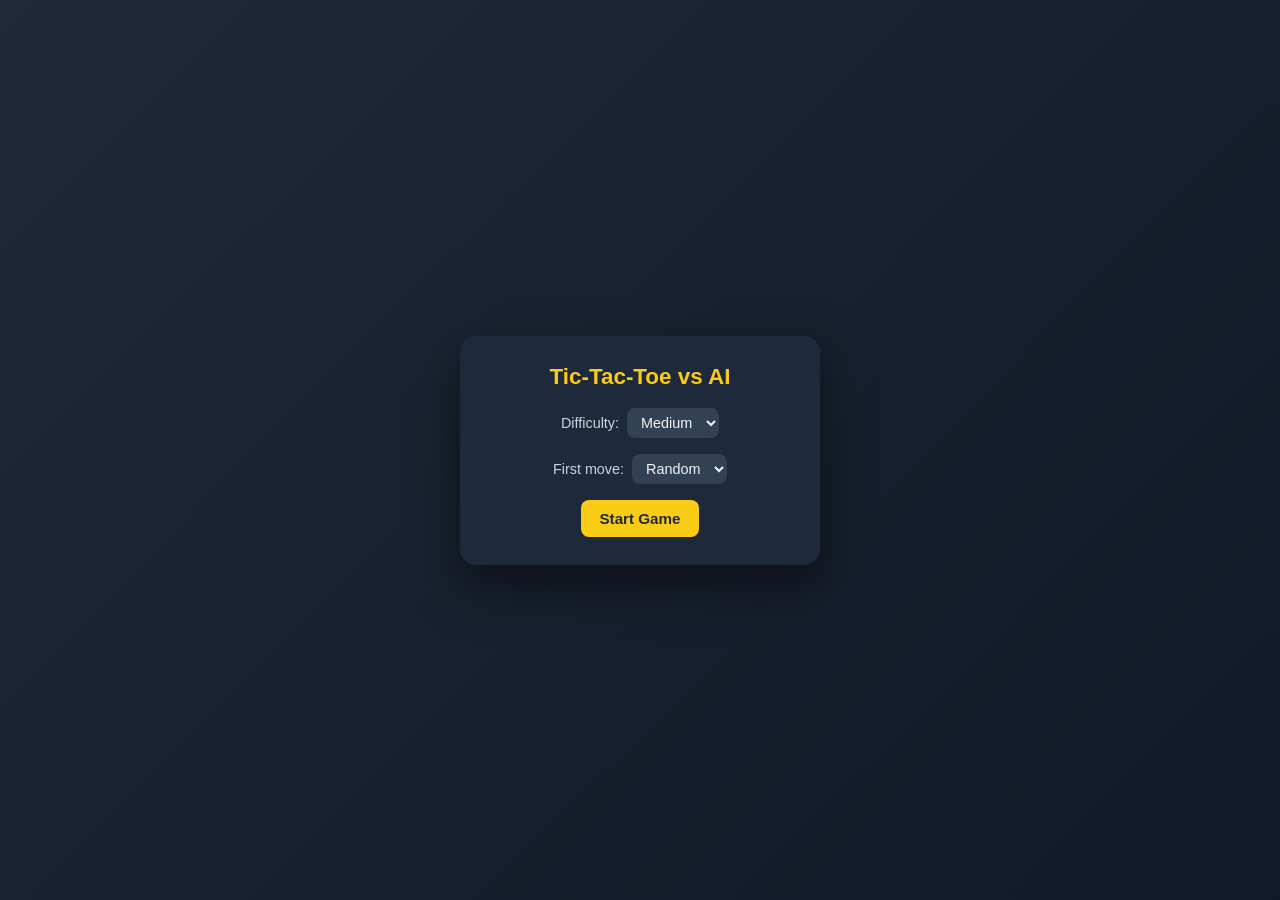
==== index.html @ 75b698cb "Add Tic Tac Toe game with AI opponent and README" ====
<!DOCTYPE html>
<html lang="en">
<head>
<meta charset="UTF-8">
<meta name="viewport" content="width=device-width, initial-scale=1.0">
<title>Tic-Tac-Toe vs AI</title>
<style>
  * {
    box-sizing: border-box;
  }

  body {
    margin: 0;
    min-height: 100vh;
    display: flex;
    align-items: center;
    justify-content: center;
    background: linear-gradient(135deg, #1f2937, #111827);
    font-family: 'Segoe UI', Tahoma, Geneva, Verdana, sans-serif;
    color: #f3f4f6;
  }

  .card {
    background: #1e293b;
    border-radius: 16px;
    padding: 28px 32px;
    box-shadow: 0 20px 50px rgba(0, 0, 0, 0.5);
    text-align: center;
    width: 360px;
  }

  h1 {
    font-size: 1.4rem;
    margin: 0 0 18px;
    color: #facc15;
  }

  .controls {
    display: flex;
    align-items: center;
    justify-content: center;
    gap: 8px;
    margin-bottom: 16px;
  }

  .controls label {
    font-size: 0.9rem;
    color: #cbd5e1;
  }

  select {
    background: #334155;
    color: #f3f4f6;
    border: none;
    border-radius: 8px;
    padding: 6px 10px;
    font-size: 0.9rem;
    cursor: pointer;
  }

  .game-info {
    font-size: 0.85rem;
    color: #94a3b8;
    margin-bottom: 12px;
  }

  .status {
    min-height: 28px;
    margin-bottom: 16px;
    font-size: 1.05rem;
    font-weight: 600;
    color: #e2e8f0;
  }

  .board {
    display: grid;
    grid-template-columns: repeat(3, 1fr);
    grid-template-rows: repeat(3, 1fr);
    gap: 8px;
    width: 280px;
    height: 280px;
    margin: 0 auto 20px;
  }

  .cell {
    background: #334155;
    border: none;
    padding: 0;
    font-family: inherit;
    border-radius: 10px;
    display: flex;
    align-items: center;
    justify-content: center;
    font-size: 2.4rem;
    font-weight: 700;
    cursor: pointer;
    user-select: none;
    transition: background 0.2s ease, transform 0.1s ease;
  }

  .cell:focus-visible {
    outline: 3px solid #facc15;
    outline-offset: 2px;
  }

  .cell:hover:not(.taken):not(.disabled) {
    background: #475569;
  }

  .cell.pop {
    animation: pop 0.18s ease;
  }

  @keyframes pop {
    from { transform: scale(0.6); }
    to { transform: scale(1); }
  }

  .cell.x {
    color: #38bdf8;
  }

  .cell.o {
    color: #f87171;
  }

  .cell.win {
    background: #15803d;
    color: #ffffff;
  }

  .cell.disabled {
    cursor: not-allowed;
  }

  button.action {
    background: #facc15;
    color: #1e293b;
    border: none;
    border-radius: 8px;
    padding: 10px 18px;
    font-size: 0.95rem;
    font-weight: 700;
    cursor: pointer;
    transition: filter 0.15s ease;
  }

  button.action:hover {
    filter: brightness(1.1);
  }

  button.action:focus-visible {
    outline: 3px solid #f3f4f6;
    outline-offset: 2px;
  }
</style>
</head>
<body>

<div class="card">
  <h1>Tic-Tac-Toe vs AI</h1>

  <div id="setupScreen">
    <div class="controls">
      <label for="difficulty">Difficulty:</label>
      <select id="difficulty">
        <option value="easy">Easy</option>
        <option value="medium" selected>Medium</option>
        <option value="hard">Hard</option>
      </select>
    </div>

    <div class="controls">
      <label for="firstPlayer">First move:</label>
      <select id="firstPlayer">
        <option value="human">You (X)</option>
        <option value="ai">AI (O)</option>
        <option value="random" selected>Random</option>
      </select>
    </div>

    <button class="action" id="startBtn">Start Game</button>
  </div>

  <div id="gameScreen" hidden>
    <div class="game-info" id="gameInfo"></div>

    <div class="status" id="status" role="status" aria-live="polite"></div>

    <div class="board" id="board" role="group" aria-label="Game board"></div>

    <button class="action" id="newGameBtn" hidden>New Game</button>
  </div>
</div>

<script>
  // ---- Game state ----
  const HUMAN = 'X';
  const AI = 'O';

  let board = Array(9).fill(null);
  let gameOver = false;
  let boardLocked = false; // disables clicks while the AI is "thinking" or the game has ended
  let roundId = 0; // bumped on every restart so stale AI timers from a previous round are ignored

  const boardEl = document.getElementById('board');
  const statusEl = document.getElementById('status');
  const difficultyEl = document.getElementById('difficulty');
  const firstPlayerEl = document.getElementById('firstPlayer');
  const setupScreenEl = document.getElementById('setupScreen');
  const gameScreenEl = document.getElementById('gameScreen');
  const gameInfoEl = document.getElementById('gameInfo');
  const startBtn = document.getElementById('startBtn');
  const newGameBtn = document.getElementById('newGameBtn');

  let difficulty = 'medium'; // locked in from the setup screen when a round starts

  // All possible winning combinations
  const WIN_LINES = [
    [0, 1, 2], [3, 4, 5], [6, 7, 8], // rows
    [0, 3, 6], [1, 4, 7], [2, 5, 8], // columns
    [0, 4, 8], [2, 4, 6]             // diagonals
  ];

  // ---- Build the board on screen ----
  function buildBoard() {
    boardEl.innerHTML = '';
    for (let i = 0; i < 9; i++) {
      const cell = document.createElement('button');
      cell.type = 'button';
      cell.classList.add('cell');
      cell.dataset.index = i;
      cell.addEventListener('click', onCellClick);
      boardEl.appendChild(cell);
    }
  }

  function render() {
    const cells = boardEl.querySelectorAll('.cell');
    cells.forEach((cell, i) => {
      cell.textContent = board[i] || '';
      cell.classList.remove('x', 'o', 'win');
      if (board[i] === HUMAN) cell.classList.add('x');
      if (board[i] === AI) cell.classList.add('o');
      cell.classList.toggle('taken', !!board[i]);
      cell.classList.toggle('disabled', boardLocked || gameOver);
      const row = Math.floor(i / 3) + 1;
      const col = (i % 3) + 1;
      cell.setAttribute('aria-label', `Row ${row}, column ${col}: ${board[i] || 'empty'}`);
      cell.setAttribute('aria-disabled', String(boardLocked || gameOver || !!board[i]));
    });
  }

  // ---- Win / draw logic ----
  function checkWinner(b) {
    for (const line of WIN_LINES) {
      const [a, c, d] = line;
      if (b[a] && b[a] === b[c] && b[a] === b[d]) {
        return { winner: b[a], line };
      }
    }
    if (b.every(cell => cell)) {
      return { winner: 'draw', line: null };
    }
    return null;
  }

  function highlightWin(line) {
    if (!line) return;
    const cells = boardEl.querySelectorAll('.cell');
    line.forEach(i => cells[i].classList.add('win'));
  }

  function setStatus(text) {
    statusEl.textContent = text;
  }

  // ---- Human move ----
  function onCellClick(e) {
    const index = Number(e.currentTarget.dataset.index);
    if (gameOver || boardLocked || board[index]) return;

    playMove(index, HUMAN);

    const result = checkWinner(board);
    if (result) {
      endGame(result);
      return;
    }

    setStatus('AI thinking...');
    boardLocked = true; // blocks clicks while the AI "thinks"
    render();
    const thisRound = roundId;
    setTimeout(() => {
      if (roundId !== thisRound) return; // round was restarted, ignore this stale move
      boardLocked = false;
      aiTurn();
    }, 300);
  }

  function playMove(index, player) {
    board[index] = player;
    render();
    const cells = boardEl.querySelectorAll('.cell');
    cells[index].classList.add('pop');
    setTimeout(() => cells[index].classList.remove('pop'), 180);
  }

  // ---- AI turn ----
  function aiTurn() {
    if (gameOver) return;

    let move;

    if (difficulty === 'easy') {
      move = getRandomMove(board);
    } else if (difficulty === 'medium') {
      move = getMediumMove(board);
    } else {
      move = getBestMove(board);
    }

    if (move === undefined || move === null) return;

    playMove(move, AI);

    const result = checkWinner(board);
    if (result) {
      endGame(result);
      return;
    }

    boardLocked = false;
    render();
    setStatus("Player's turn (X)");
  }

  // ---- Easy AI: random valid move ----
  function getRandomMove(b) {
    const available = b
      .map((v, i) => (v === null ? i : null))
      .filter(v => v !== null);
    return available[Math.floor(Math.random() * available.length)];
  }

  // ---- Medium AI: wins if possible, blocks if necessary, otherwise random ----
  function getMediumMove(b) {
    // 1. Try to win
    const winMove = findWinningMove(b, AI);
    if (winMove !== null) return winMove;

    // 2. Block the player
    const blockMove = findWinningMove(b, HUMAN);
    if (blockMove !== null) return blockMove;

    // 3. Play randomly
    return getRandomMove(b);
  }

  function findWinningMove(b, player) {
    for (let i = 0; i < 9; i++) {
      if (b[i] === null) {
        const copy = b.slice();
        copy[i] = player;
        const result = checkWinner(copy);
        if (result && result.winner === player) return i;
      }
    }
    return null;
  }

  // ---- Hard AI: perfect Minimax ----
  function getBestMove(b) {
    let bestScore = -Infinity;
    let bestMove = null;

    for (let i = 0; i < 9; i++) {
      if (b[i] === null) {
        b[i] = AI;
        const score = minimax(b, 0, false);
        b[i] = null;
        if (score > bestScore) {
          bestScore = score;
          bestMove = i;
        }
      }
    }
    return bestMove;
  }

  function minimax(b, depth, isMaximizing) {
    const result = checkWinner(b);
    if (result) {
      if (result.winner === AI) return 10 - depth;
      if (result.winner === HUMAN) return depth - 10;
      return 0; // draw
    }

    if (isMaximizing) {
      let best = -Infinity;
      for (let i = 0; i < 9; i++) {
        if (b[i] === null) {
          b[i] = AI;
          best = Math.max(best, minimax(b, depth + 1, false));
          b[i] = null;
        }
      }
      return best;
    } else {
      let best = Infinity;
      for (let i = 0; i < 9; i++) {
        if (b[i] === null) {
          b[i] = HUMAN;
          best = Math.min(best, minimax(b, depth + 1, true));
          b[i] = null;
        }
      }
      return best;
    }
  }

  // ---- End of game ----
  function endGame(result) {
    gameOver = true;
    newGameBtn.hidden = false;
    render();

    if (result.winner === 'draw') {
      setStatus("It's a draw!");
    } else if (result.winner === HUMAN) {
      setStatus('You won! 🎉');
      highlightWin(result.line);
    } else {
      setStatus('The AI won!');
      highlightWin(result.line);
    }
  }

  // ---- Start a round from the setup screen ----
  function startRound() {
    roundId++; // invalidates any AI move still pending from the previous round
    board = Array(9).fill(null);
    gameOver = false;
    boardLocked = false;

    difficulty = difficultyEl.value;
    gameInfoEl.textContent = `Difficulty: ${difficultyEl.options[difficultyEl.selectedIndex].text}`;

    setupScreenEl.hidden = true;
    gameScreenEl.hidden = false;
    newGameBtn.hidden = true;
    render();

    const first = firstPlayerEl.value;
    const aiStarts = first === 'ai' || (first === 'random' && Math.random() < 0.5);
    if (aiStarts) {
      boardLocked = true;
      setStatus('AI thinking...');
      render();
      const thisRound = roundId;
      setTimeout(() => {
        if (roundId !== thisRound) return; // a new round started, ignore this stale move
        aiTurn();
      }, 300);
    } else {
      setStatus("Player's turn (X)");
    }
  }

  // ---- Back to the setup screen ----
  function showSetup() {
    roundId++; // invalidates any AI timer that may still be pending
    gameScreenEl.hidden = true;
    setupScreenEl.hidden = false;
    startBtn.focus();
  }

  startBtn.addEventListener('click', startRound);
  newGameBtn.addEventListener('click', showSetup);

  // ---- Initialization ----
  buildBoard();
</script>

</body>
</html>
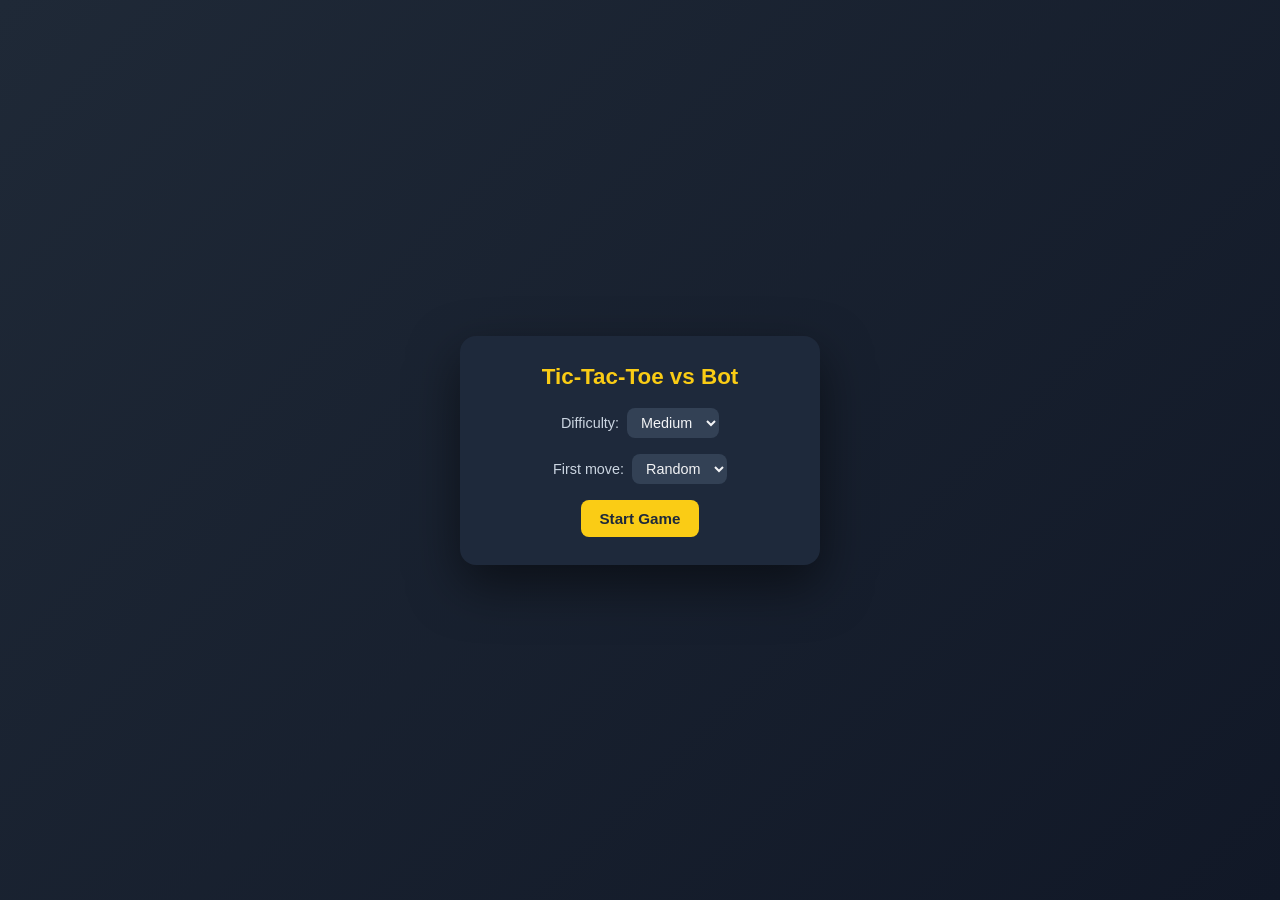
==== commit 362c17a0: "Rename the opponent from AI to Bot in UI, code, and README" ====
--- a/index.html
+++ b/index.html
@@ -3,7 +3,7 @@
 <head>
 <meta charset="UTF-8">
 <meta name="viewport" content="width=device-width, initial-scale=1.0">
-<title>Tic-Tac-Toe vs AI</title>
+<title>Tic-Tac-Toe vs Bot</title>
 <style>
   * {
     box-sizing: border-box;
@@ -158,7 +158,7 @@
 <body>
 
 <div class="card">
-  <h1>Tic-Tac-Toe vs AI</h1>
+  <h1>Tic-Tac-Toe vs Bot</h1>
 
   <div id="setupScreen">
     <div class="controls">
@@ -174,7 +174,7 @@
       <label for="firstPlayer">First move:</label>
       <select id="firstPlayer">
         <option value="human">You (X)</option>
-        <option value="ai">AI (O)</option>
+        <option value="bot">Bot (O)</option>
         <option value="random" selected>Random</option>
       </select>
     </div>
@@ -196,12 +196,12 @@
 <script>
   // ---- Game state ----
   const HUMAN = 'X';
-  const AI = 'O';
+  const BOT = 'O';
 
   let board = Array(9).fill(null);
   let gameOver = false;
-  let boardLocked = false; // disables clicks while the AI is "thinking" or the game has ended
-  let roundId = 0; // bumped on every restart so stale AI timers from a previous round are ignored
+  let boardLocked = false; // disables clicks while the bot is "thinking" or the game has ended
+  let roundId = 0; // bumped on every restart so stale bot timers from a previous round are ignored
 
   const boardEl = document.getElementById('board');
   const statusEl = document.getElementById('status');
@@ -241,7 +241,7 @@
       cell.textContent = board[i] || '';
       cell.classList.remove('x', 'o', 'win');
       if (board[i] === HUMAN) cell.classList.add('x');
-      if (board[i] === AI) cell.classList.add('o');
+      if (board[i] === BOT) cell.classList.add('o');
       cell.classList.toggle('taken', !!board[i]);
       cell.classList.toggle('disabled', boardLocked || gameOver);
       const row = Math.floor(i / 3) + 1;
@@ -288,14 +288,14 @@
       return;
     }
 
-    setStatus('AI thinking...');
-    boardLocked = true; // blocks clicks while the AI "thinks"
+    setStatus('Bot thinking...');
+    boardLocked = true; // blocks clicks while the bot "thinks"
     render();
     const thisRound = roundId;
     setTimeout(() => {
       if (roundId !== thisRound) return; // round was restarted, ignore this stale move
       boardLocked = false;
-      aiTurn();
+      botTurn();
     }, 300);
   }
 
@@ -307,8 +307,8 @@
     setTimeout(() => cells[index].classList.remove('pop'), 180);
   }
 
-  // ---- AI turn ----
-  function aiTurn() {
+  // ---- Bot turn ----
+  function botTurn() {
     if (gameOver) return;
 
     let move;
@@ -323,7 +323,7 @@
 
     if (move === undefined || move === null) return;
 
-    playMove(move, AI);
+    playMove(move, BOT);
 
     const result = checkWinner(board);
     if (result) {
@@ -336,7 +336,7 @@
     setStatus("Player's turn (X)");
   }
 
-  // ---- Easy AI: random valid move ----
+  // ---- Easy bot: random valid move ----
   function getRandomMove(b) {
     const available = b
       .map((v, i) => (v === null ? i : null))
@@ -344,10 +344,10 @@
     return available[Math.floor(Math.random() * available.length)];
   }
 
-  // ---- Medium AI: wins if possible, blocks if necessary, otherwise random ----
+  // ---- Medium bot: wins if possible, blocks if necessary, otherwise random ----
   function getMediumMove(b) {
     // 1. Try to win
-    const winMove = findWinningMove(b, AI);
+    const winMove = findWinningMove(b, BOT);
     if (winMove !== null) return winMove;
 
     // 2. Block the player
@@ -370,14 +370,14 @@
     return null;
   }
 
-  // ---- Hard AI: perfect Minimax ----
+  // ---- Hard bot: perfect Minimax ----
   function getBestMove(b) {
     let bestScore = -Infinity;
     let bestMove = null;
 
     for (let i = 0; i < 9; i++) {
       if (b[i] === null) {
-        b[i] = AI;
+        b[i] = BOT;
         const score = minimax(b, 0, false);
         b[i] = null;
         if (score > bestScore) {
@@ -392,7 +392,7 @@
   function minimax(b, depth, isMaximizing) {
     const result = checkWinner(b);
     if (result) {
-      if (result.winner === AI) return 10 - depth;
+      if (result.winner === BOT) return 10 - depth;
       if (result.winner === HUMAN) return depth - 10;
       return 0; // draw
     }
@@ -401,7 +401,7 @@
       let best = -Infinity;
       for (let i = 0; i < 9; i++) {
         if (b[i] === null) {
-          b[i] = AI;
+          b[i] = BOT;
           best = Math.max(best, minimax(b, depth + 1, false));
           b[i] = null;
         }
@@ -432,14 +432,14 @@
       setStatus('You won! 🎉');
       highlightWin(result.line);
     } else {
-      setStatus('The AI won!');
+      setStatus('The bot won!');
       highlightWin(result.line);
     }
   }
 
   // ---- Start a round from the setup screen ----
   function startRound() {
-    roundId++; // invalidates any AI move still pending from the previous round
+    roundId++; // invalidates any bot move still pending from the previous round
     board = Array(9).fill(null);
     gameOver = false;
     boardLocked = false;
@@ -453,15 +453,15 @@
     render();
 
     const first = firstPlayerEl.value;
-    const aiStarts = first === 'ai' || (first === 'random' && Math.random() < 0.5);
-    if (aiStarts) {
+    const botStarts = first === 'bot' || (first === 'random' && Math.random() < 0.5);
+    if (botStarts) {
       boardLocked = true;
-      setStatus('AI thinking...');
+      setStatus('Bot thinking...');
       render();
       const thisRound = roundId;
       setTimeout(() => {
         if (roundId !== thisRound) return; // a new round started, ignore this stale move
-        aiTurn();
+        botTurn();
       }, 300);
     } else {
       setStatus("Player's turn (X)");
@@ -470,7 +470,7 @@
 
   // ---- Back to the setup screen ----
   function showSetup() {
-    roundId++; // invalidates any AI timer that may still be pending
+    roundId++; // invalidates any bot timer that may still be pending
     gameScreenEl.hidden = true;
     setupScreenEl.hidden = false;
     startBtn.focus();
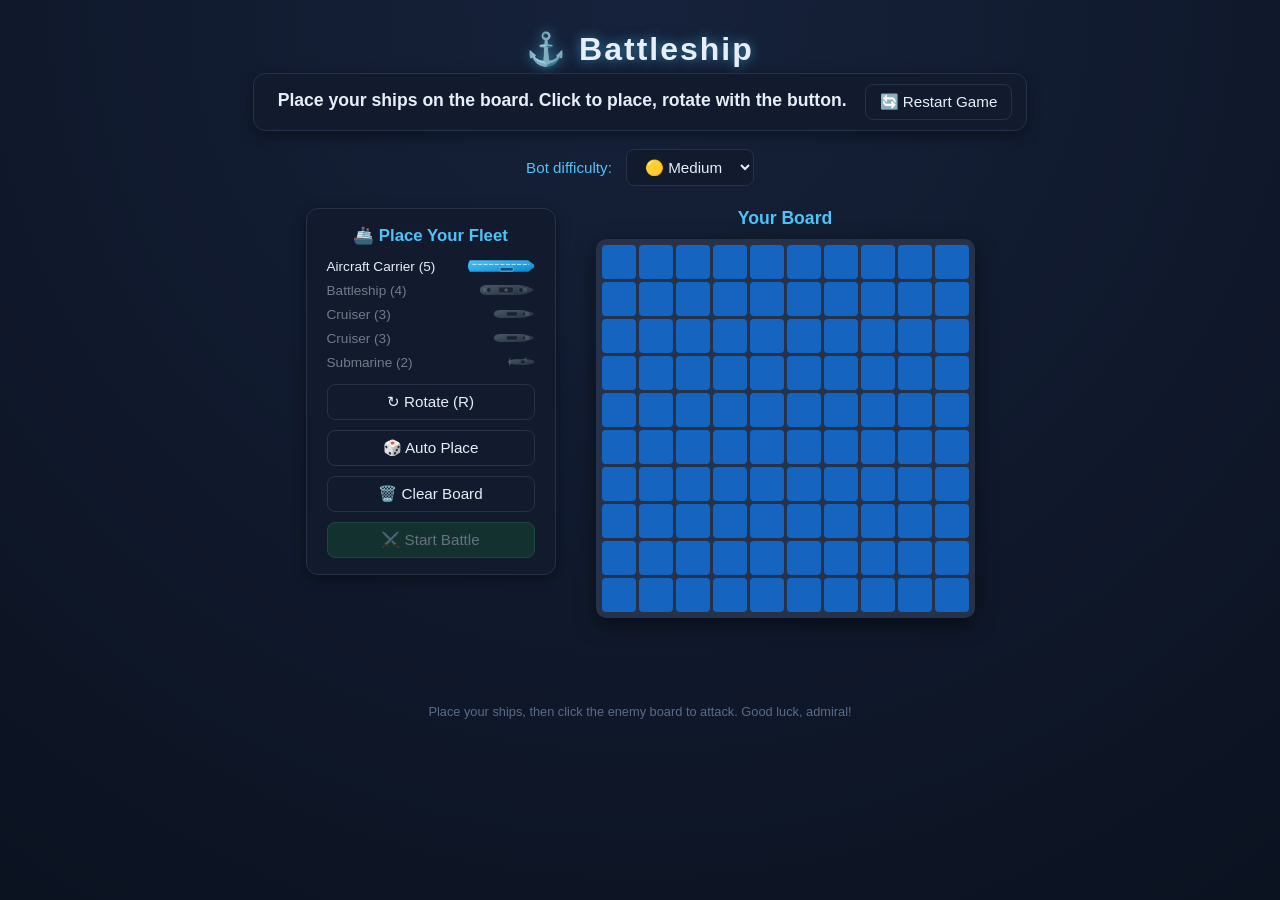
==== commit f71a736b: "Simplify code comments" ====
--- a/index.html
+++ b/index.html
@@ -3,484 +3,1405 @@
 <head>
 <meta charset="UTF-8">
 <meta name="viewport" content="width=device-width, initial-scale=1.0">
-<title>Tic-Tac-Toe vs Bot</title>
+<title>Battleship</title>
 <style>
-  * {
-    box-sizing: border-box;
-  }
+  :root {
+    --cell-size: 34px;
+    --bg-dark: #0b1220;
+    --panel: #121b2e;
+    --border: #25324a;
+    --water: #1565c0;
+    --water-hover: #1e88e5;
+    --hit: #e53935;
+    --miss: #37474f;
+    --accent: #4fc3f7;
+    --valid: #43a047;
+    --invalid: #d32f2f;
+  }
+
+  * { box-sizing: border-box; }
 
   body {
     margin: 0;
     min-height: 100vh;
+    background: radial-gradient(circle at top, #16223b, var(--bg-dark));
+    color: #e8eef7;
+    font-family: 'Segoe UI', Tahoma, Geneva, Verdana, sans-serif;
+    display: flex;
+    flex-direction: column;
+    align-items: center;
+    padding: 20px;
+  }
+
+  h1 {
+    margin: 10px 0 5px;
+    letter-spacing: 2px;
+    text-shadow: 0 0 12px rgba(79, 195, 247, 0.6);
+  }
+
+  /* Status bar at the top: message + restart button */
+  #status-panel {
+    display: flex;
+    align-items: center;
+    gap: 18px;
+    background: var(--panel);
+    border: 1px solid var(--border);
+    border-radius: 12px;
+    padding: 10px 14px 10px 24px;
+    margin-bottom: 18px;
+    text-align: center;
+    min-width: 320px;
+    max-width: 90vw;
+    box-shadow: 0 4px 14px rgba(0,0,0,0.4);
+  }
+
+  #status-message {
+    flex: 1;
+    font-size: 1.1em;
+    font-weight: 600;
+    min-height: 1.4em;
+  }
+
+  #restart-btn {
+    white-space: nowrap;
+    flex-shrink: 0;
+  }
+
+  #controls {
+    display: flex;
+    flex-wrap: wrap;
+    gap: 14px;
+    align-items: center;
+    justify-content: center;
+    margin-bottom: 22px;
+  }
+
+  #controls label {
+    font-size: 0.95em;
+    color: var(--accent);
+  }
+
+  select, button {
+    background: var(--panel);
+    color: #e8eef7;
+    border: 1px solid var(--border);
+    border-radius: 8px;
+    padding: 8px 14px;
+    font-size: 0.95em;
+    cursor: pointer;
+    transition: transform 0.15s ease, background 0.2s ease;
+  }
+
+  select:hover, button:hover:not(:disabled) {
+    background: #1a2740;
+    transform: translateY(-1px);
+  }
+
+  button:disabled {
+    opacity: 0.4;
+    cursor: not-allowed;
+  }
+
+  button:active:not(:disabled), select:active {
+    transform: translateY(0);
+  }
+
+  button.primary {
+    background: #15532f;
+    border-color: #2e8b57;
+  }
+
+  button.primary:hover:not(:disabled) {
+    background: #1b6b3c;
+  }
+
+  /* Wraps the placement panel and the boards side by side */
+  #game-area {
+    display: flex;
+    gap: 40px;
+    flex-wrap: wrap;
+    justify-content: center;
+    align-items: flex-start;
+    width: 100%;
+  }
+
+  /* Ship placement panel (left sidebar) */
+  #placement-panel {
+    background: var(--panel);
+    border: 1px solid var(--border);
+    border-radius: 12px;
+    padding: 16px 20px;
+    text-align: left;
+    width: 250px;
+    flex-shrink: 0;
+    box-shadow: 0 4px 14px rgba(0,0,0,0.4);
+  }
+
+  #placement-panel h2 {
+    margin: 0 0 12px;
+    font-size: 1.05em;
+    color: var(--accent);
+    text-align: center;
+  }
+
+  #ship-queue {
+    display: flex;
+    flex-direction: column;
+    gap: 8px;
+    align-items: stretch;
+    margin-bottom: 14px;
+  }
+
+  .queue-item {
+    display: flex;
+    align-items: center;
+    justify-content: space-between;
+    gap: 10px;
+    opacity: 0.45;
+  }
+
+  .queue-item.current {
+    opacity: 1;
+  }
+
+  .queue-item.placed {
+    opacity: 0.25;
+    text-decoration: line-through;
+  }
+
+  .queue-name {
+    font-size: 0.85em;
+    text-align: left;
+  }
+
+  .queue-blocks {
+    flex-shrink: 0;
+    display: block;
+    height: 16px;
+  }
+
+  .queue-blocks svg {
+    width: 100%;
+    height: 100%;
+    display: block;
+  }
+
+  #placement-actions {
+    display: flex;
+    flex-direction: column;
+    gap: 10px;
+  }
+
+  #placement-actions button {
+    width: 100%;
+  }
+
+  /* Fleet panels (sunk vs. remaining), beside the boards */
+  .fleet-column {
+    display: none; /* shown only during battle */
+    background: var(--panel);
+    border: 1px solid var(--border);
+    border-radius: 12px;
+    padding: 10px 14px;
+    min-width: 165px;
+    flex-shrink: 0;
+    margin-top: 38px; /* lines up with the top of the board grids */
+    box-shadow: 0 4px 14px rgba(0,0,0,0.4);
+  }
+
+  .fleet-column h3 {
+    margin: 0 0 8px;
+    font-size: 0.88em;
+    color: var(--accent);
+    text-align: center;
+  }
+
+  .fleet-item {
+    display: flex;
+    align-items: center;
+    gap: 6px;
+    padding: 3px 0;
+    font-size: 0.76em;
+  }
+
+  .fleet-item.sunk {
+    opacity: 0.5;
+    text-decoration: line-through;
+  }
+
+  .fleet-icon {
+    width: 15px;
+    text-align: center;
+  }
+
+  .fleet-name {
+    flex: 1;
+  }
+
+  .fleet-blocks {
+    flex-shrink: 0;
+    display: block;
+    height: 10px;
+  }
+
+  .fleet-blocks svg {
+    width: 100%;
+    height: 100%;
+    display: block;
+  }
+
+  /* Shared SVG ship artwork */
+  .ship-hull {
+    fill: url(#hullGradient);
+  }
+
+  /* Dark details (island, turrets, bridge, submarine sail) */
+  .ship-detail {
+    fill: #263238;
+    stroke: #90a4ae;
+    stroke-width: 0.035;
+  }
+
+  /* Line details (carrier runway, gun barrels, periscope, rudder) */
+  .ship-line {
+    stroke: #cfd8dc;
+    stroke-width: 0.055;
+    stroke-linecap: round;
+    fill: none;
+  }
+
+  .ship-icon.current .ship-hull { fill: url(#hullGradientCurrent); }
+  .ship-icon.current .ship-detail { fill: #01579b; stroke: #b3e5fc; }
+  .ship-icon.current .ship-line { stroke: #e1f5fe; }
+
+  .ship-icon.sunk .ship-hull { fill: url(#hullGradientSunk); }
+  .ship-icon.sunk .ship-detail { fill: #100303; stroke: #4a1515; }
+  .ship-icon.sunk .ship-line { stroke: #5a1a1a; }
+
+  /* Whole-ship drawing overlaid on the board (a single piece per ship) */
+  .ship-overlay {
+    position: absolute;
+    z-index: 0;
+    pointer-events: none;
+  }
+
+  .ship-overlay svg {
+    width: 100%;
+    height: 100%;
+    display: block;
+  }
+
+  #boards-container {
+    display: flex;
+    gap: 40px;
+    flex-wrap: wrap;
+    justify-content: center;
+  }
+
+  .board-wrapper {
+    display: flex;
+    flex-direction: column;
+    align-items: center;
+  }
+
+  #bot-board-wrapper {
+    display: none;
+  }
+
+  .board-title {
+    margin-bottom: 10px;
+    font-size: 1.1em;
+    color: var(--accent);
+    font-weight: bold;
+  }
+
+  .board {
+    position: relative;
+    display: grid;
+    grid-template-columns: repeat(10, var(--cell-size));
+    grid-template-rows: repeat(10, var(--cell-size));
+    gap: 3px;
+    background: var(--border);
+    padding: 6px;
+    border-radius: 10px;
+    box-shadow: 0 6px 20px rgba(0,0,0,0.5);
+  }
+
+  .cell {
+    width: var(--cell-size);
+    height: var(--cell-size);
+    background: var(--water);
+    border-radius: 4px;
     display: flex;
     align-items: center;
     justify-content: center;
-    background: linear-gradient(135deg, #1f2937, #111827);
-    font-family: 'Segoe UI', Tahoma, Geneva, Verdana, sans-serif;
-    color: #f3f4f6;
-  }
-
-  .card {
-    background: #1e293b;
-    border-radius: 16px;
-    padding: 28px 32px;
-    box-shadow: 0 20px 50px rgba(0, 0, 0, 0.5);
+    font-size: 16px;
+    user-select: none;
+    position: relative;
+    z-index: 1;
+    transition: background 0.15s ease, transform 0.1s ease;
+  }
+
+  .cell:focus-visible {
+    outline: 2px solid var(--accent);
+    outline-offset: -2px;
+  }
+
+  /* Bot board: clickable only during battle */
+  #bot-board.battle-active .cell {
+    cursor: pointer;
+  }
+
+  #bot-board.battle-active .cell:hover:not(.miss):not(.hit):not(.sunk) {
+    background: var(--water-hover);
+  }
+
+  /* Cell that belongs to a ship: turned transparent so the SVG drawing
+     (.ship-overlay, below it in z-index) shows through. When the cell is
+     attacked, the .hit/.miss/.sunk rules (with !important) paint over it,
+     covering the drawing exactly at that point of the hull. */
+  .cell.ship {
+    background: transparent;
+  }
+
+  /* Placement board: cursor and preview */
+  #player-board.placement-active .cell {
+    cursor: pointer;
+  }
+
+  .cell.preview-valid {
+    background: linear-gradient(135deg, var(--valid), #2e7d32) !important;
+  }
+
+  .cell.preview-invalid {
+    background: linear-gradient(135deg, var(--invalid), #b71c1c) !important;
+  }
+
+  .cell.miss {
+    background: var(--miss);
+  }
+
+  .cell.miss::after {
+    content: '•';
+    color: #b0bec5;
+    font-size: 20px;
+  }
+
+  .cell.hit {
+    background: var(--hit) !important;
+  }
+
+  .cell.hit::after {
+    content: '✕';
+    color: #fff;
+  }
+
+  /* Translucent so the dark-red sunk hull drawing shows through the cells */
+  .cell.sunk {
+    background: rgba(8, 8, 8, 0.6) !important;
+  }
+
+  .cell.sunk::after {
+    content: '✕';
+    color: var(--hit);
+  }
+
+  /* Subtle click animation */
+  .cell.click-anim {
+    animation: pop 0.25s ease;
+  }
+
+  @keyframes pop {
+    0%   { transform: scale(1); }
+    40%  { transform: scale(1.25); }
+    100% { transform: scale(1); }
+  }
+
+  #bot-board.disabled .cell {
+    cursor: not-allowed;
+  }
+
+  #game-over-banner {
+    margin-top: 20px;
+    font-size: 1.4em;
+    font-weight: bold;
     text-align: center;
-    width: 360px;
-  }
-
-  h1 {
-    font-size: 1.4rem;
-    margin: 0 0 18px;
-    color: #facc15;
-  }
-
-  .controls {
-    display: flex;
-    align-items: center;
-    justify-content: center;
-    gap: 8px;
-    margin-bottom: 16px;
-  }
-
-  .controls label {
-    font-size: 0.9rem;
-    color: #cbd5e1;
-  }
-
-  select {
-    background: #334155;
-    color: #f3f4f6;
-    border: none;
-    border-radius: 8px;
-    padding: 6px 10px;
-    font-size: 0.9rem;
-    cursor: pointer;
-  }
-
-  .game-info {
-    font-size: 0.85rem;
-    color: #94a3b8;
-    margin-bottom: 12px;
-  }
-
-  .status {
-    min-height: 28px;
-    margin-bottom: 16px;
-    font-size: 1.05rem;
-    font-weight: 600;
-    color: #e2e8f0;
-  }
-
-  .board {
-    display: grid;
-    grid-template-columns: repeat(3, 1fr);
-    grid-template-rows: repeat(3, 1fr);
-    gap: 8px;
-    width: 280px;
-    height: 280px;
-    margin: 0 auto 20px;
-  }
-
-  .cell {
-    background: #334155;
-    border: none;
-    padding: 0;
-    font-family: inherit;
-    border-radius: 10px;
-    display: flex;
-    align-items: center;
-    justify-content: center;
-    font-size: 2.4rem;
-    font-weight: 700;
-    cursor: pointer;
-    user-select: none;
-    transition: background 0.2s ease, transform 0.1s ease;
-  }
-
-  .cell:focus-visible {
-    outline: 3px solid #facc15;
-    outline-offset: 2px;
-  }
-
-  .cell:hover:not(.taken):not(.disabled) {
-    background: #475569;
-  }
-
-  .cell.pop {
-    animation: pop 0.18s ease;
-  }
-
-  @keyframes pop {
-    from { transform: scale(0.6); }
-    to { transform: scale(1); }
-  }
-
-  .cell.x {
-    color: #38bdf8;
-  }
-
-  .cell.o {
-    color: #f87171;
-  }
-
-  .cell.win {
-    background: #15803d;
-    color: #ffffff;
-  }
-
-  .cell.disabled {
-    cursor: not-allowed;
-  }
-
-  button.action {
-    background: #facc15;
-    color: #1e293b;
-    border: none;
-    border-radius: 8px;
-    padding: 10px 18px;
-    font-size: 0.95rem;
-    font-weight: 700;
-    cursor: pointer;
-    transition: filter 0.15s ease;
-  }
-
-  button.action:hover {
-    filter: brightness(1.1);
-  }
-
-  button.action:focus-visible {
-    outline: 3px solid #f3f4f6;
-    outline-offset: 2px;
+    min-height: 1.6em;
+  }
+
+  #game-over-banner.win { color: #69f0ae; text-shadow: 0 0 10px rgba(105,240,174,0.6); }
+  #game-over-banner.lose { color: #ff5252; text-shadow: 0 0 10px rgba(255,82,82,0.6); }
+
+  footer {
+    margin-top: 30px;
+    font-size: 0.8em;
+    color: #5a6b8a;
+  }
+
+  /* Smaller cells on narrow screens so the 10x10 board fits */
+  @media (max-width: 480px) {
+    :root { --cell-size: 30px; }
+  }
+
+  @media (max-width: 390px) {
+    :root { --cell-size: 26px; }
   }
 </style>
 </head>
 <body>
 
-<div class="card">
-  <h1>Tic-Tac-Toe vs Bot</h1>
-
-  <div id="setupScreen">
-    <div class="controls">
-      <label for="difficulty">Difficulty:</label>
-      <select id="difficulty">
-        <option value="easy">Easy</option>
-        <option value="medium" selected>Medium</option>
-        <option value="hard">Hard</option>
-      </select>
+<!-- Gradients reused by the SVG ship drawings (board and side lists) -->
+<svg width="0" height="0" style="position: absolute" aria-hidden="true">
+  <defs>
+    <linearGradient id="hullGradient" x1="0" y1="0" x2="1" y2="1">
+      <stop offset="0%" stop-color="#90a4ae" />
+      <stop offset="100%" stop-color="#37474f" />
+    </linearGradient>
+    <linearGradient id="hullGradientCurrent" x1="0" y1="0" x2="1" y2="1">
+      <stop offset="0%" stop-color="#4fc3f7" />
+      <stop offset="100%" stop-color="#0288d1" />
+    </linearGradient>
+    <linearGradient id="hullGradientSunk" x1="0" y1="0" x2="1" y2="1">
+      <stop offset="0%" stop-color="#5a1a1a" />
+      <stop offset="100%" stop-color="#1a0505" />
+    </linearGradient>
+  </defs>
+</svg>
+
+<h1>⚓ Battleship</h1>
+
+<div id="status-panel">
+  <div id="status-message" role="status" aria-live="polite">Preparing the game...</div>
+  <button id="restart-btn">🔄 Restart Game</button>
+</div>
+
+<!-- Difficulty picker: visible only outside of battle -->
+<div id="controls">
+  <label for="difficulty">Bot difficulty:</label>
+  <select id="difficulty">
+    <option value="easy">🟢 Easy</option>
+    <option value="medium" selected>🟡 Medium</option>
+    <option value="hard">🔴 Hard</option>
+  </select>
+</div>
+
+<div id="game-area">
+  <!-- Panel shown only during the ship placement phase, next to the board -->
+  <div id="placement-panel">
+    <h2>🚢 Place Your Fleet</h2>
+    <div id="ship-queue"></div>
+    <div id="placement-actions">
+      <button id="rotate-btn">↻ Rotate (R)</button>
+      <button id="auto-place-btn">🎲 Auto Place</button>
+      <button id="clear-placement-btn">🗑️ Clear Board</button>
+      <button id="start-battle-btn" class="primary" disabled>⚔️ Start Battle</button>
     </div>
-
-    <div class="controls">
-      <label for="firstPlayer">First move:</label>
-      <select id="firstPlayer">
-        <option value="human">You (X)</option>
-        <option value="bot">Bot (O)</option>
-        <option value="random" selected>Random</option>
-      </select>
+  </div>
+
+  <!-- Fleet panels flank the boards during battle -->
+  <div class="fleet-column" id="player-fleet-column">
+    <h3>🧭 Your Fleet</h3>
+    <div id="player-fleet-list"></div>
+  </div>
+
+  <div id="boards-container">
+    <div class="board-wrapper">
+      <div class="board-title">Your Board</div>
+      <div class="board" id="player-board" role="group" aria-label="Your board"></div>
     </div>
-
-    <button class="action" id="startBtn">Start Game</button>
+    <div class="board-wrapper" id="bot-board-wrapper">
+      <div class="board-title">Enemy Board</div>
+      <div class="board" id="bot-board" role="group" aria-label="Enemy board"></div>
+    </div>
   </div>
 
-  <div id="gameScreen" hidden>
-    <div class="game-info" id="gameInfo"></div>
-
-    <div class="status" id="status" role="status" aria-live="polite"></div>
-
-    <div class="board" id="board" role="group" aria-label="Game board"></div>
-
-    <button class="action" id="newGameBtn" hidden>New Game</button>
+  <div class="fleet-column" id="enemy-fleet-column">
+    <h3>🎯 Enemy Fleet</h3>
+    <div id="enemy-fleet-list"></div>
   </div>
 </div>
 
+<div id="game-over-banner" role="alert"></div>
+
+<footer>Place your ships, then click the enemy board to attack. Good luck, admiral!</footer>
+
 <script>
-  // ---- Game state ----
-  const HUMAN = 'X';
-  const BOT = 'O';
-
-  let board = Array(9).fill(null);
-  let gameOver = false;
-  let boardLocked = false; // disables clicks while the bot is "thinking" or the game has ended
-  let roundId = 0; // bumped on every restart so stale bot timers from a previous round are ignored
-
-  const boardEl = document.getElementById('board');
-  const statusEl = document.getElementById('status');
-  const difficultyEl = document.getElementById('difficulty');
-  const firstPlayerEl = document.getElementById('firstPlayer');
-  const setupScreenEl = document.getElementById('setupScreen');
-  const gameScreenEl = document.getElementById('gameScreen');
-  const gameInfoEl = document.getElementById('gameInfo');
-  const startBtn = document.getElementById('startBtn');
-  const newGameBtn = document.getElementById('newGameBtn');
-
-  let difficulty = 'medium'; // locked in from the setup screen when a round starts
-
-  // All possible winning combinations
-  const WIN_LINES = [
-    [0, 1, 2], [3, 4, 5], [6, 7, 8], // rows
-    [0, 3, 6], [1, 4, 7], [2, 5, 8], // columns
-    [0, 4, 8], [2, 4, 6]             // diagonals
-  ];
-
-  // ---- Build the board on screen ----
-  function buildBoard() {
-    boardEl.innerHTML = '';
-    for (let i = 0; i < 9; i++) {
-      const cell = document.createElement('button');
-      cell.type = 'button';
-      cell.classList.add('cell');
-      cell.dataset.index = i;
-      cell.addEventListener('click', onCellClick);
-      boardEl.appendChild(cell);
-    }
-  }
-
-  function render() {
-    const cells = boardEl.querySelectorAll('.cell');
-    cells.forEach((cell, i) => {
-      cell.textContent = board[i] || '';
-      cell.classList.remove('x', 'o', 'win');
-      if (board[i] === HUMAN) cell.classList.add('x');
-      if (board[i] === BOT) cell.classList.add('o');
-      cell.classList.toggle('taken', !!board[i]);
-      cell.classList.toggle('disabled', boardLocked || gameOver);
-      const row = Math.floor(i / 3) + 1;
-      const col = (i % 3) + 1;
-      cell.setAttribute('aria-label', `Row ${row}, column ${col}: ${board[i] || 'empty'}`);
-      cell.setAttribute('aria-disabled', String(boardLocked || gameOver || !!board[i]));
-    });
-  }
-
-  // ---- Win / draw logic ----
-  function checkWinner(b) {
-    for (const line of WIN_LINES) {
-      const [a, c, d] = line;
-      if (b[a] && b[a] === b[c] && b[a] === b[d]) {
-        return { winner: b[a], line };
-      }
-    }
-    if (b.every(cell => cell)) {
-      return { winner: 'draw', line: null };
-    }
-    return null;
-  }
-
-  function highlightWin(line) {
-    if (!line) return;
-    const cells = boardEl.querySelectorAll('.cell');
-    line.forEach(i => cells[i].classList.add('win'));
-  }
-
-  function setStatus(text) {
-    statusEl.textContent = text;
-  }
-
-  // ---- Human move ----
-  function onCellClick(e) {
-    const index = Number(e.currentTarget.dataset.index);
-    if (gameOver || boardLocked || board[index]) return;
-
-    playMove(index, HUMAN);
-
-    const result = checkWinner(board);
-    if (result) {
-      endGame(result);
-      return;
-    }
-
-    setStatus('Bot thinking...');
-    boardLocked = true; // blocks clicks while the bot "thinks"
-    render();
-    const thisRound = roundId;
-    setTimeout(() => {
-      if (roundId !== thisRound) return; // round was restarted, ignore this stale move
-      boardLocked = false;
-      botTurn();
-    }, 300);
-  }
-
-  function playMove(index, player) {
-    board[index] = player;
-    render();
-    const cells = boardEl.querySelectorAll('.cell');
-    cells[index].classList.add('pop');
-    setTimeout(() => cells[index].classList.remove('pop'), 180);
-  }
-
-  // ---- Bot turn ----
-  function botTurn() {
-    if (gameOver) return;
-
-    let move;
-
-    if (difficulty === 'easy') {
-      move = getRandomMove(board);
-    } else if (difficulty === 'medium') {
-      move = getMediumMove(board);
-    } else {
-      move = getBestMove(board);
-    }
-
-    if (move === undefined || move === null) return;
-
-    playMove(move, BOT);
-
-    const result = checkWinner(board);
-    if (result) {
-      endGame(result);
-      return;
-    }
-
-    boardLocked = false;
-    render();
-    setStatus("Player's turn (X)");
-  }
-
-  // ---- Easy bot: random valid move ----
-  function getRandomMove(b) {
-    const available = b
-      .map((v, i) => (v === null ? i : null))
-      .filter(v => v !== null);
-    return available[Math.floor(Math.random() * available.length)];
-  }
-
-  // ---- Medium bot: wins if possible, blocks if necessary, otherwise random ----
-  function getMediumMove(b) {
-    // 1. Try to win
-    const winMove = findWinningMove(b, BOT);
-    if (winMove !== null) return winMove;
-
-    // 2. Block the player
-    const blockMove = findWinningMove(b, HUMAN);
-    if (blockMove !== null) return blockMove;
-
-    // 3. Play randomly
-    return getRandomMove(b);
-  }
-
-  function findWinningMove(b, player) {
-    for (let i = 0; i < 9; i++) {
-      if (b[i] === null) {
-        const copy = b.slice();
-        copy[i] = player;
-        const result = checkWinner(copy);
-        if (result && result.winner === player) return i;
-      }
-    }
-    return null;
-  }
-
-  // ---- Hard bot: perfect Minimax ----
-  function getBestMove(b) {
-    let bestScore = -Infinity;
-    let bestMove = null;
-
-    for (let i = 0; i < 9; i++) {
-      if (b[i] === null) {
-        b[i] = BOT;
-        const score = minimax(b, 0, false);
-        b[i] = null;
-        if (score > bestScore) {
-          bestScore = score;
-          bestMove = i;
+(() => {
+  'use strict';
+
+  // General settings
+  const BOARD_SIZE = 10;
+  const SHIP_SIZES = [5, 4, 3, 3, 2]; // 1x5, 1x4, 2x3, 1x2
+  const SHIP_NAMES = { 5: 'Aircraft Carrier', 4: 'Battleship', 3: 'Cruiser', 2: 'Submarine' };
+  const BOT_MOVE_DELAY = 300; // ms
+
+  // Game state
+  let playerGrid, botGrid;      // logical cell matrices
+  let playerShips, botShips;    // ship lists { cells: [...], hits: 0, size, sunk }
+  let gamePhase = 'placement';  // 'placement' | 'battle' | 'over'
+  let difficulty = 'medium';
+  let lastPlayerShotMsg = '';   // result of the player's last shot (shown together with the bot's)
+
+  // State specific to the placement phase
+  let shipQueue = [];           // remaining sizes to place
+  let orientation = 'H';        // 'H' (horizontal) or 'V' (vertical)
+  let lastHoverCell = null;     // last cell under the cursor (to redraw the preview when rotating)
+  let previewCells = [];        // cells currently highlighted as preview
+  let lastPointerType = 'mouse'; // 'mouse' | 'touch' | 'pen' | 'keyboard'
+  let touchPreviewCell = null;  // on touch there is no hover: first tap previews, second tap places
+
+  // Bot memory for the medium/hard modes
+  let botMemory = {
+    targetStack: [],   // stack of candidate cells to attack after a hit
+    lastHit: null,
+    huntDirection: null,
+    firstHitOfCurrentShip: null,
+    pendingHits: [],   // hits on ships not yet sunk (so a wounded ship is never abandoned)
+    triedCells: new Set() // cells already attacked by the bot (avoids repeats)
+  };
+
+  // DOM references
+  const playerBoardEl = document.getElementById('player-board');
+  const botBoardEl = document.getElementById('bot-board');
+  const botBoardWrapperEl = document.getElementById('bot-board-wrapper');
+  const statusMessageEl = document.getElementById('status-message');
+  const gameOverBannerEl = document.getElementById('game-over-banner');
+  const difficultySelect = document.getElementById('difficulty');
+  const restartBtn = document.getElementById('restart-btn');
+
+  const placementPanelEl = document.getElementById('placement-panel');
+  const shipQueueEl = document.getElementById('ship-queue');
+  const rotateBtn = document.getElementById('rotate-btn');
+  const autoPlaceBtn = document.getElementById('auto-place-btn');
+  const clearPlacementBtn = document.getElementById('clear-placement-btn');
+  const startBattleBtn = document.getElementById('start-battle-btn');
+
+  const controlsEl = document.getElementById('controls');
+  const playerFleetColumnEl = document.getElementById('player-fleet-column');
+  const enemyFleetColumnEl = document.getElementById('enemy-fleet-column');
+  const playerFleetListEl = document.getElementById('player-fleet-list');
+  const enemyFleetListEl = document.getElementById('enemy-fleet-list');
+
+  // Utilities
+  function createEmptyGrid() {
+    return Array.from({ length: BOARD_SIZE }, () =>
+      Array.from({ length: BOARD_SIZE }, () => ({
+        ship: null,   // reference to the occupying ship, or null
+        attacked: false
+      }))
+    );
+  }
+
+  function randomInt(max) {
+    return Math.floor(Math.random() * max);
+  }
+
+  function inBounds(r, c) {
+    return r >= 0 && r < BOARD_SIZE && c >= 0 && c < BOARD_SIZE;
+  }
+
+  // Returns the adjacent cells (up, down, left, right)
+  function getAdjacentCells(r, c) {
+    return [
+      { r: r - 1, c }, { r: r + 1, c },
+      { r, c: c - 1 }, { r, c: c + 1 }
+    ].filter(p => inBounds(p.r, p.c));
+  }
+
+  // Automatic ship placement
+  function placeShipsRandomly(grid, sizes = SHIP_SIZES) {
+    // Attempt cap per ship: if a layout corners a ship, clear the board
+    // and start over instead of getting stuck in a loop.
+    const MAX_ATTEMPTS = 200;
+
+    while (true) {
+      const ships = [];
+      let fleetPlaced = true;
+
+      for (const size of sizes) {
+        let placed = false;
+
+        for (let attempt = 0; attempt < MAX_ATTEMPTS && !placed; attempt++) {
+          const horizontal = Math.random() < 0.5;
+          const row = randomInt(BOARD_SIZE);
+          const col = randomInt(BOARD_SIZE);
+
+          const cells = [];
+          for (let i = 0; i < size; i++) {
+            const r = horizontal ? row : row + i;
+            const c = horizontal ? col + i : col;
+            cells.push({ r, c });
+          }
+
+          if (canPlaceShip(grid, cells)) {
+            const ship = { cells, size, hits: 0, sunk: false };
+            cells.forEach(({ r, c }) => { grid[r][c].ship = ship; });
+            ships.push(ship);
+            placed = true;
+          }
+        }
+
+        if (!placed) {
+          fleetPlaced = false;
+          break;
         }
       }
-    }
-    return bestMove;
-  }
-
-  function minimax(b, depth, isMaximizing) {
-    const result = checkWinner(b);
-    if (result) {
-      if (result.winner === BOT) return 10 - depth;
-      if (result.winner === HUMAN) return depth - 10;
-      return 0; // draw
-    }
-
-    if (isMaximizing) {
-      let best = -Infinity;
-      for (let i = 0; i < 9; i++) {
-        if (b[i] === null) {
-          b[i] = BOT;
-          best = Math.max(best, minimax(b, depth + 1, false));
-          b[i] = null;
+
+      if (fleetPlaced) return ships;
+
+      grid.forEach(row => row.forEach(cell => { cell.ship = null; }));
+    }
+  }
+
+  // Checks bounds and ensures no overlap and no touching another ship
+  function canPlaceShip(grid, cells) {
+    for (const { r, c } of cells) {
+      if (!inBounds(r, c)) return false;
+      if (grid[r][c].ship) return false;
+
+      // forbids adjacent ships (including diagonals) for a cleaner layout
+      for (let dr = -1; dr <= 1; dr++) {
+        for (let dc = -1; dc <= 1; dc++) {
+          const nr = r + dr, nc = c + dc;
+          if (inBounds(nr, nc) && grid[nr][nc].ship) return false;
         }
       }
-      return best;
+    }
+    return true;
+  }
+
+  // Generates the cells a ship would occupy from an anchor cell (left/top corner)
+  function getCellsFromAnchor(row, col, size, orient) {
+    const cells = [];
+    for (let i = 0; i < size; i++) {
+      cells.push(orient === 'H' ? { r: row, c: col + i } : { r: row + i, c: col });
+    }
+    return cells;
+  }
+
+  // SVG ship artwork
+  // Each ship type has its own drawing (top-down view), always defined
+  // horizontally: x axis = length (0..length), y axis = beam (0..1).
+  // The bow sits at x=length and the stern at x=0.
+
+  // Gun turret: circle with two barrels pointing toward "dir" (1 = bow, -1 = stern)
+  function turretMarkup(t, dir, r = 0.16) {
+    const tip = (t + dir * (r + 0.22)).toFixed(2);
+    return `<line class="ship-line" x1="${t}" y1="0.44" x2="${tip}" y2="0.44" />` +
+           `<line class="ship-line" x1="${t}" y1="0.56" x2="${tip}" y2="0.56" />` +
+           `<circle class="ship-detail" cx="${t}" cy="0.5" r="${r}" />`;
+  }
+
+  const SHIP_SHAPES = {
+    // Aircraft carrier: wide flat flight deck, dashed runway and side island
+    5: () => `
+      <path class="ship-hull" d="M 0.35,0.14 L 4.5,0.14 L 4.94,0.42 L 4.94,0.58 L 4.5,0.86 L 0.35,0.86 Q 0.06,0.5 0.35,0.14 Z" />
+      <line class="ship-line" x1="0.55" y1="0.4" x2="4.55" y2="0.4" stroke-dasharray="0.24 0.16" />
+      <rect class="ship-detail" x="2.5" y="0.58" width="0.95" height="0.24" rx="0.07" />
+    `,
+    // Battleship: sturdy hull, two gun turrets, superstructure and funnel
+    4: () => `
+      <path class="ship-hull" d="M 0.06,0.5 Q 0.06,0.22 0.55,0.18 L 2.9,0.18 Q 3.55,0.25 3.94,0.5 Q 3.55,0.75 2.9,0.82 L 0.55,0.82 Q 0.06,0.78 0.06,0.5 Z" />
+      ${turretMarkup(3.0, 1)}
+      ${turretMarkup(0.7, -1)}
+      <rect class="ship-detail" x="1.4" y="0.32" width="1.05" height="0.36" rx="0.09" />
+      <circle class="ship-line" cx="1.93" cy="0.5" r="0.08" />
+    `,
+    // Cruiser: slender hull, one forward turret and a central bridge
+    3: () => `
+      <path class="ship-hull" d="M 0.06,0.5 Q 0.06,0.28 0.5,0.25 L 2.05,0.25 Q 2.6,0.3 2.94,0.5 Q 2.6,0.7 2.05,0.75 L 0.5,0.75 Q 0.06,0.72 0.06,0.5 Z" />
+      ${turretMarkup(2.2, 1, 0.13)}
+      <rect class="ship-detail" x="0.95" y="0.36" width="0.8" height="0.28" rx="0.07" />
+    `,
+    // Submarine: capsule hull, stern rudder, central sail and periscope
+    2: () => `
+      <path class="ship-hull" d="M 0.05,0.5 Q 0.18,0.35 0.6,0.33 L 1.45,0.33 Q 1.95,0.37 1.95,0.5 Q 1.95,0.63 1.45,0.67 L 0.6,0.67 Q 0.18,0.65 0.05,0.5 Z" />
+      <line class="ship-line" x1="0.2" y1="0.3" x2="0.2" y2="0.7" />
+      <rect class="ship-detail" x="0.95" y="0.37" width="0.36" height="0.26" rx="0.11" />
+      <line class="ship-line" x1="1.24" y1="0.37" x2="1.36" y2="0.24" />
+    `,
+    // Generic shape for sizes outside the standard fleet
+    default: (L) => {
+      const wideAt = Math.min(L * 0.4, L - 0.9);
+      const taperAt = Math.max(L - 0.6, L * 0.55);
+      const points = [
+        [0, 0.3], [0, 0.7],
+        [wideAt, 0.85], [taperAt, 0.55],
+        [L, 0.5],
+        [taperAt, 0.45], [wideAt, 0.15]
+      ];
+      const d = 'M ' + points.map(([x, y]) => `${x.toFixed(3)},${y.toFixed(3)}`).join(' L ') + ' Z';
+      return `<path class="ship-hull" d="${d}" />`;
+    }
+  };
+
+  function shipSvgMarkup(length, orientation, extraClass) {
+    const shape = SHIP_SHAPES[length] || SHIP_SHAPES.default;
+    const viewBox = orientation === 'V' ? `0 0 1 ${length}` : `0 0 ${length} 1`;
+    // matrix(0 1 1 0 0 0) transposes the axes (x,y -> y,x), reusing the
+    // horizontal drawing vertically without duplicating the shapes
+    const inner = orientation === 'V'
+      ? `<g transform="matrix(0 1 1 0 0 0)">${shape(length)}</g>`
+      : shape(length);
+    return `<svg class="ship-icon${extraClass ? ' ' + extraClass : ''}" viewBox="${viewBox}" preserveAspectRatio="none" xmlns="http://www.w3.org/2000/svg">${inner}</svg>`;
+  }
+
+  // Draws the whole ship overlaid on the board (a single piece per ship,
+  // not one slice per cell). Must only be called with ships that may be
+  // revealed (the player's always; the enemy's only when sunk / game over).
+  function renderShipOverlays(boardEl, ships) {
+    boardEl.querySelectorAll('.ship-overlay').forEach(el => el.remove());
+
+    ships.forEach(ship => {
+      const first = ship.cells[0];
+      const last = ship.cells[ship.cells.length - 1];
+      const firstEl = boardEl.querySelector(`[data-row="${first.r}"][data-col="${first.c}"]`);
+      const lastEl = boardEl.querySelector(`[data-row="${last.r}"][data-col="${last.c}"]`);
+      if (!firstEl || !lastEl) return;
+
+      const orientation = first.r === last.r ? 'H' : 'V';
+      const overlay = document.createElement('div');
+      overlay.className = 'ship-overlay' + (ship.sunk ? ' sunk' : '');
+      overlay.style.left = `${firstEl.offsetLeft}px`;
+      overlay.style.top = `${firstEl.offsetTop}px`;
+      overlay.style.width = `${(lastEl.offsetLeft + lastEl.offsetWidth) - firstEl.offsetLeft}px`;
+      overlay.style.height = `${(lastEl.offsetTop + lastEl.offsetHeight) - firstEl.offsetTop}px`;
+      overlay.innerHTML = shipSvgMarkup(ship.size, orientation, ship.sunk ? 'sunk' : '');
+
+      boardEl.appendChild(overlay);
+    });
+  }
+
+  // Board rendering
+  // Accessible cell name: coordinate in the A1..J10 format + current state
+  function cellAriaLabel(r, c, cellData, revealShips) {
+    const coord = `${String.fromCharCode(65 + r)}${c + 1}`;
+    if (cellData.attacked) {
+      if (cellData.ship) return `${coord}: ${cellData.ship.sunk ? 'sunk ship' : 'hit'}`;
+      return `${coord}: miss`;
+    }
+    // on revealed boards, tells screen readers where the ships are
+    if (revealShips && cellData.ship) return `${coord}: ship`;
+    return coord;
+  }
+
+  function renderBoard(boardEl, grid, { revealShips, interactive }) {
+    boardEl.innerHTML = '';
+    for (let r = 0; r < BOARD_SIZE; r++) {
+      for (let c = 0; c < BOARD_SIZE; c++) {
+        const cellData = grid[r][c];
+        const cellEl = document.createElement('div');
+        cellEl.className = 'cell';
+        cellEl.dataset.row = r;
+        cellEl.dataset.col = c;
+        cellEl.setAttribute('aria-label', cellAriaLabel(r, c, cellData, revealShips));
+        if (interactive) {
+          cellEl.tabIndex = 0;
+          cellEl.setAttribute('role', 'button');
+        }
+
+        if (revealShips && cellData.ship) {
+          cellEl.classList.add('ship');
+        }
+
+        if (cellData.attacked) {
+          if (cellData.ship) {
+            cellEl.classList.add(cellData.ship.sunk ? 'sunk' : 'hit');
+          } else {
+            cellEl.classList.add('miss');
+          }
+        }
+
+        boardEl.appendChild(cellEl);
+      }
+    }
+  }
+
+  function updateCellVisual(boardEl, r, c, grid, { revealShips }) {
+    const cellEl = boardEl.querySelector(`[data-row="${r}"][data-col="${c}"]`);
+    if (!cellEl) return;
+    const cellData = grid[r][c];
+
+    cellEl.classList.remove('hit', 'miss', 'sunk');
+    if (cellData.attacked) {
+      if (cellData.ship) {
+        cellEl.classList.add(cellData.ship.sunk ? 'sunk' : 'hit');
+      } else {
+        cellEl.classList.add('miss');
+      }
+    }
+    cellEl.setAttribute('aria-label', cellAriaLabel(r, c, cellData, revealShips));
+
+    // subtle click animation
+    cellEl.classList.remove('click-anim');
+    void cellEl.offsetWidth; // forces a reflow to restart the animation
+    cellEl.classList.add('click-anim');
+  }
+
+  // Visually marks all cells of a ship as "sunk" once it goes down
+  function refreshShipSunkState(boardEl, ship, grid, opts) {
+    ship.cells.forEach(({ r, c }) => updateCellVisual(boardEl, r, c, grid, opts));
+  }
+
+  // Fleet panel: sunk vs. remaining ships
+  // Hit progress (red blocks) stays hidden until the ship is fully sunk,
+  // so it never gives away which ship was hit. The rule applies equally
+  // to both sides (your fleet and the enemy fleet).
+  function renderFleetList(containerEl, ships) {
+    containerEl.innerHTML = '';
+    ships.forEach(ship => {
+      const item = document.createElement('div');
+      item.className = 'fleet-item' + (ship.sunk ? ' sunk' : '');
+
+      const icon = document.createElement('span');
+      icon.className = 'fleet-icon';
+      icon.textContent = ship.sunk ? '☠️' : '🚢';
+
+      const name = document.createElement('span');
+      name.className = 'fleet-name';
+      name.textContent = `${SHIP_NAMES[ship.size]} (${ship.size})`;
+
+      const blocks = document.createElement('span');
+      blocks.className = 'fleet-blocks';
+      blocks.style.width = `${ship.size * 8}px`;
+      blocks.innerHTML = shipSvgMarkup(ship.size, 'H', ship.sunk ? 'sunk' : '');
+
+      item.append(icon, name, blocks);
+      containerEl.appendChild(item);
+    });
+  }
+
+  function updateFleetStatus() {
+    renderFleetList(playerFleetListEl, playerShips);
+    renderFleetList(enemyFleetListEl, botShips);
+  }
+
+  // Placement phase
+
+  function enterPlacementPhase() {
+    gamePhase = 'placement';
+    playerGrid = createEmptyGrid();
+    playerShips = [];
+    shipQueue = [...SHIP_SIZES];
+    orientation = 'H';
+    lastHoverCell = null;
+    previewCells = [];
+    touchPreviewCell = null;
+
+    controlsEl.style.display = 'flex';
+    placementPanelEl.style.display = 'block';
+    botBoardWrapperEl.style.display = 'none';
+    playerFleetColumnEl.style.display = 'none';
+    enemyFleetColumnEl.style.display = 'none';
+    playerBoardEl.classList.add('placement-active');
+
+    renderBoard(playerBoardEl, playerGrid, { revealShips: true, interactive: true });
+    renderShipOverlays(playerBoardEl, playerShips);
+    renderShipQueue();
+    startBattleBtn.disabled = true;
+    setStatus('Place your ships on the board. Click to place, rotate with the button.');
+  }
+
+  function renderShipQueue() {
+    shipQueueEl.innerHTML = '';
+
+    // Fixed list of every ship in the fleet, marking the ones already placed
+    const placedCount = SHIP_SIZES.length - shipQueue.length;
+
+    SHIP_SIZES.forEach((size, i) => {
+      const item = document.createElement('div');
+      const isPlaced = i < placedCount;
+      const isCurrent = i === placedCount;
+      item.className = 'queue-item' + (isPlaced ? ' placed' : '') + (isCurrent ? ' current' : '');
+
+      const name = document.createElement('span');
+      name.className = 'queue-name';
+      name.textContent = `${SHIP_NAMES[size]} (${size})`;
+
+      const blocks = document.createElement('span');
+      blocks.className = 'queue-blocks';
+      blocks.style.width = `${size * 14}px`;
+      blocks.innerHTML = shipSvgMarkup(size, 'H', isCurrent ? 'current' : '');
+
+      item.appendChild(name);
+      item.appendChild(blocks);
+      shipQueueEl.appendChild(item);
+    });
+  }
+
+  function clearPreview() {
+    previewCells.forEach(({ r, c }) => {
+      const cellEl = playerBoardEl.querySelector(`[data-row="${r}"][data-col="${c}"]`);
+      if (cellEl) cellEl.classList.remove('preview-valid', 'preview-invalid');
+    });
+    previewCells = [];
+  }
+
+  function showPreview(row, col) {
+    clearPreview();
+    if (shipQueue.length === 0) return;
+
+    const size = shipQueue[0];
+    const cells = getCellsFromAnchor(row, col, size, orientation);
+    const valid = canPlaceShip(playerGrid, cells);
+
+    cells.forEach(({ r, c }) => {
+      if (!inBounds(r, c)) return;
+      const cellEl = playerBoardEl.querySelector(`[data-row="${r}"][data-col="${c}"]`);
+      if (cellEl) cellEl.classList.add(valid ? 'preview-valid' : 'preview-invalid');
+    });
+
+    previewCells = cells.filter(p => inBounds(p.r, p.c));
+  }
+
+  function handlePlacementHover(e) {
+    if (gamePhase !== 'placement') return;
+    const cellEl = e.target.closest('.cell');
+    if (!cellEl) return;
+    const row = Number(cellEl.dataset.row);
+    const col = Number(cellEl.dataset.col);
+    lastHoverCell = { row, col };
+    showPreview(row, col);
+  }
+
+  function handlePlacementLeave() {
+    lastHoverCell = null;
+    clearPreview();
+  }
+
+  function handlePlacementClick(e) {
+    if (gamePhase !== 'placement' || shipQueue.length === 0) return;
+    const cellEl = e.target.closest('.cell');
+    if (!cellEl) return;
+    const row = Number(cellEl.dataset.row);
+    const col = Number(cellEl.dataset.col);
+
+    // touch has no hover preview: the first tap only shows the preview,
+    // a second tap on the same cell confirms the placement
+    if (lastPointerType === 'touch') {
+      if (!touchPreviewCell || touchPreviewCell.row !== row || touchPreviewCell.col !== col) {
+        touchPreviewCell = { row, col };
+        lastHoverCell = { row, col };
+        showPreview(row, col);
+        return;
+      }
+      touchPreviewCell = null;
+    }
+
+    const size = shipQueue[0];
+    const cells = getCellsFromAnchor(row, col, size, orientation);
+    if (!canPlaceShip(playerGrid, cells)) return; // invalid position, ignore the click
+
+    const ship = { cells, size, hits: 0, sunk: false };
+    cells.forEach(({ r, c }) => { playerGrid[r][c].ship = ship; });
+    playerShips.push(ship);
+    shipQueue.shift();
+
+    clearPreview();
+    renderBoard(playerBoardEl, playerGrid, { revealShips: true, interactive: true });
+    renderShipOverlays(playerBoardEl, playerShips);
+    renderShipQueue();
+
+    if (shipQueue.length === 0) {
+      startBattleBtn.disabled = false;
+      setStatus('Fleet placed! Click "Start Battle" when you are ready.');
     } else {
-      let best = Infinity;
-      for (let i = 0; i < 9; i++) {
-        if (b[i] === null) {
-          b[i] = HUMAN;
-          best = Math.min(best, minimax(b, depth + 1, true));
-          b[i] = null;
+      setStatus(`Place: ${SHIP_NAMES[shipQueue[0]]} (size ${shipQueue[0]}).`);
+      if (lastHoverCell) showPreview(lastHoverCell.row, lastHoverCell.col);
+    }
+  }
+
+  function toggleOrientation() {
+    if (gamePhase !== 'placement') return;
+    orientation = orientation === 'H' ? 'V' : 'H';
+    if (lastHoverCell) showPreview(lastHoverCell.row, lastHoverCell.col);
+  }
+
+  function autoPlaceRemaining() {
+    if (gamePhase !== 'placement') return;
+    playerGrid = createEmptyGrid();
+    playerShips = placeShipsRandomly(playerGrid, SHIP_SIZES);
+    shipQueue = [];
+
+    renderBoard(playerBoardEl, playerGrid, { revealShips: true, interactive: true });
+    renderShipOverlays(playerBoardEl, playerShips);
+    renderShipQueue();
+    startBattleBtn.disabled = false;
+    setStatus('Fleet placed automatically! Click "Start Battle".');
+  }
+
+  function clearPlacement() {
+    if (gamePhase !== 'placement') return;
+    playerGrid = createEmptyGrid();
+    playerShips = [];
+    shipQueue = [...SHIP_SIZES];
+
+    renderBoard(playerBoardEl, playerGrid, { revealShips: true, interactive: true });
+    renderShipOverlays(playerBoardEl, playerShips);
+    renderShipQueue();
+    startBattleBtn.disabled = true;
+    setStatus('Board cleared. Place your ships again.');
+  }
+
+  function startBattle() {
+    if (gamePhase !== 'placement' || shipQueue.length > 0) return;
+
+    botGrid = createEmptyGrid();
+    botShips = placeShipsRandomly(botGrid);
+
+    botMemory = {
+      targetStack: [],
+      lastHit: null,
+      huntDirection: null,
+      firstHitOfCurrentShip: null,
+      pendingHits: [],
+      triedCells: new Set()
+    };
+
+    gamePhase = 'battle';
+    lastPlayerShotMsg = '';
+    controlsEl.style.display = 'none'; // difficulty is hidden once the battle starts
+
+    // during battle the player's board is no longer interactive
+    playerBoardEl.querySelectorAll('.cell').forEach(el => {
+      el.tabIndex = -1;
+      el.removeAttribute('role');
+    });
+
+    placementPanelEl.style.display = 'none';
+    botBoardWrapperEl.style.display = 'flex';
+    playerFleetColumnEl.style.display = 'block';
+    enemyFleetColumnEl.style.display = 'block';
+    playerBoardEl.classList.remove('placement-active');
+
+    renderBoard(botBoardEl, botGrid, { revealShips: false, interactive: true });
+    updateFleetStatus();
+    setStatus('Your turn! Click the enemy board to attack.');
+    setBoardsClickable(true);
+
+    // keyboard flow: continue on the board that is now the active one
+    const firstCell = botBoardEl.querySelector('.cell');
+    if (firstCell) firstCell.focus({ preventScroll: true });
+  }
+
+  // Battle phase
+
+  function attackCell(grid, ships, r, c) {
+    const cellData = grid[r][c];
+    if (cellData.attacked) return null; // already attacked
+
+    cellData.attacked = true;
+
+    if (cellData.ship) {
+      cellData.ship.hits++;
+      if (cellData.ship.hits === cellData.ship.size) {
+        cellData.ship.sunk = true;
+      }
+      return { hit: true, ship: cellData.ship };
+    }
+
+    return { hit: false, ship: null };
+  }
+
+  function allShipsSunk(ships) {
+    return ships.every(s => s.sunk);
+  }
+
+  function handlePlayerAttack(e) {
+    if (gamePhase !== 'battle') return;
+    if (botBoardEl.classList.contains('disabled')) return; // waiting for the bot's turn
+
+    const cellEl = e.target.closest('.cell');
+    if (!cellEl) return;
+
+    const r = Number(cellEl.dataset.row);
+    const c = Number(cellEl.dataset.col);
+
+    if (botGrid[r][c].attacked) return; // cell already attacked, ignore
+
+    const result = attackCell(botGrid, botShips, r, c);
+    updateCellVisual(botBoardEl, r, c, botGrid, { revealShips: false });
+
+    if (result.hit) {
+      if (result.ship.sunk) {
+        refreshShipSunkState(botBoardEl, result.ship, botGrid, { revealShips: false });
+        renderShipOverlays(botBoardEl, botShips.filter(s => s.sunk));
+        lastPlayerShotMsg = `💥 You sank an enemy ship (size ${result.ship.size})!`;
+      } else {
+        lastPlayerShotMsg = '🎯 You hit an enemy ship!';
+      }
+    } else {
+      lastPlayerShotMsg = '🌊 You missed: water.';
+    }
+    setStatus(lastPlayerShotMsg);
+
+    updateFleetStatus();
+
+    if (allShipsSunk(botShips)) {
+      endGame(true);
+      return;
+    }
+
+    // bot's turn after a short delay
+    setBoardsClickable(false);
+    setTimeout(botTurn, BOT_MOVE_DELAY);
+  }
+
+  function botTurn() {
+    if (gamePhase !== 'battle') return;
+
+    const { r, c } = chooseBotTarget();
+    const result = attackCell(playerGrid, playerShips, r, c);
+    botMemory.triedCells.add(`${r},${c}`);
+    updateCellVisual(playerBoardEl, r, c, playerGrid, { revealShips: true });
+
+    let botMsg;
+    if (result.hit) {
+      if (result.ship.sunk) {
+        refreshShipSunkState(playerBoardEl, result.ship, playerGrid, { revealShips: true });
+        // redraws the overlays so the sunk ship gets the dark-red hull
+        renderShipOverlays(playerBoardEl, playerShips);
+        botMsg = `☠️ The bot sank your ship (size ${result.ship.size})!`;
+        // ship sunk: clear the hunt memory and the resolved hits
+        botMemory.targetStack = [];
+        botMemory.lastHit = null;
+        botMemory.huntDirection = null;
+        botMemory.firstHitOfCurrentShip = null;
+        botMemory.pendingHits = botMemory.pendingHits.filter(
+          h => !result.ship.cells.some(cell => cell.r === h.r && cell.c === h.c)
+        );
+      } else {
+        botMsg = '🔥 The bot hit your ship!';
+        registerBotHit(r, c);
+      }
+    } else {
+      botMsg = '💧 The bot missed. Your turn!';
+      // if it was in "direction" mode and missed, try the opposite direction from the first hit
+      if (difficulty === 'hard' && botMemory.huntDirection && botMemory.firstHitOfCurrentShip) {
+        const opposite = oppositeTargetFrom(botMemory.firstHitOfCurrentShip, botMemory.huntDirection);
+        if (opposite && !botMemory.triedCells.has(`${opposite.r},${opposite.c}`)) {
+          botMemory.targetStack.push(opposite);
         }
+        botMemory.huntDirection = null;
       }
-      return best;
-    }
-  }
-
-  // ---- End of game ----
-  function endGame(result) {
-    gameOver = true;
-    newGameBtn.hidden = false;
-    render();
-
-    if (result.winner === 'draw') {
-      setStatus("It's a draw!");
-    } else if (result.winner === HUMAN) {
-      setStatus('You won! 🎉');
-      highlightWin(result.line);
+    }
+
+    // Shows the player's result and the bot's together, so the player's
+    // shot does not vanish from the screen when the bot responds
+    setStatus(lastPlayerShotMsg ? `${lastPlayerShotMsg} · ${botMsg}` : botMsg);
+
+    updateFleetStatus();
+
+    if (allShipsSunk(playerShips)) {
+      endGame(false);
+      return;
+    }
+
+    setBoardsClickable(true);
+  }
+
+  function registerBotHit(r, c) {
+    botMemory.pendingHits.push({ r, c });
+
+    if (!botMemory.firstHitOfCurrentShip) {
+      botMemory.firstHitOfCurrentShip = { r, c };
+    } else if (!botMemory.huntDirection) {
+      // second hit on the same ship: deduce the direction
+      const first = botMemory.firstHitOfCurrentShip;
+      if (r === first.r) {
+        botMemory.huntDirection = { dr: 0, dc: c > first.c ? 1 : -1 };
+      } else {
+        botMemory.huntDirection = { dr: r > first.r ? 1 : -1, dc: 0 };
+      }
+    }
+
+    botMemory.lastHit = { r, c };
+
+    if (difficulty === 'medium') {
+      // add the neighbors as candidates
+      getAdjacentCells(r, c).forEach(p => {
+        if (!botMemory.triedCells.has(`${p.r},${p.c}`)) {
+          botMemory.targetStack.push(p);
+        }
+      });
+    } else if (difficulty === 'hard') {
+      if (botMemory.huntDirection) {
+        // keep going in the detected direction
+        const next = {
+          r: r + botMemory.huntDirection.dr,
+          c: c + botMemory.huntDirection.dc
+        };
+        if (inBounds(next.r, next.c) && !botMemory.triedCells.has(`${next.r},${next.c}`)) {
+          botMemory.targetStack.push(next);
+        } else {
+          // hit the edge or already tried: try the opposite direction from the first hit
+          const opposite = oppositeTargetFrom(botMemory.firstHitOfCurrentShip, botMemory.huntDirection);
+          if (opposite && !botMemory.triedCells.has(`${opposite.r},${opposite.c}`)) {
+            botMemory.targetStack.push(opposite);
+          }
+        }
+      } else {
+        // direction still unknown: add the neighbors of the first hit
+        getAdjacentCells(r, c).forEach(p => {
+          if (!botMemory.triedCells.has(`${p.r},${p.c}`)) {
+            botMemory.targetStack.push(p);
+          }
+        });
+      }
+    }
+  }
+
+  function oppositeTargetFrom(origin, direction) {
+    const opp = { r: origin.r - direction.dr, c: origin.c - direction.dc };
+    return inBounds(opp.r, opp.c) ? opp : null;
+  }
+
+  function popValidTarget() {
+    while (botMemory.targetStack.length > 0) {
+      const candidate = botMemory.targetStack.pop();
+      const key = `${candidate.r},${candidate.c}`;
+      if (!botMemory.triedCells.has(key) && inBounds(candidate.r, candidate.c)) {
+        return candidate;
+      }
+    }
+    return null;
+  }
+
+  function chooseBotTarget() {
+    if (difficulty === 'easy') {
+      return randomUntriedCell();
+    }
+
+    // medium and hard: drain the priority target stack before shooting at random
+    let target = popValidTarget();
+    if (target) return target;
+
+    // hard mode: if there are still hits on ships not yet sunk, resume hunting
+    // around them instead of abandoning the wounded ship and shooting at random
+    if (difficulty === 'hard' && botMemory.pendingHits.length > 0) {
+      botMemory.pendingHits.forEach(({ r, c }) => {
+        getAdjacentCells(r, c).forEach(p => {
+          if (!botMemory.triedCells.has(`${p.r},${p.c}`)) {
+            botMemory.targetStack.push(p);
+          }
+        });
+      });
+      target = popValidTarget();
+      if (target) return target;
+    }
+
+    return randomUntriedCell();
+  }
+
+  function randomUntriedCell() {
+    let r, c, key;
+    do {
+      r = randomInt(BOARD_SIZE);
+      c = randomInt(BOARD_SIZE);
+      key = `${r},${c}`;
+    } while (botMemory.triedCells.has(key));
+    return { r, c };
+  }
+
+  // Game flow control
+  function setStatus(message) {
+    statusMessageEl.textContent = message;
+  }
+
+  function setBoardsClickable(clickable) {
+    botBoardEl.classList.toggle('disabled', !clickable);
+    botBoardEl.classList.toggle('battle-active', gamePhase === 'battle');
+  }
+
+  function endGame(playerWon) {
+    gamePhase = 'over';
+    setBoardsClickable(false);
+    controlsEl.style.display = 'flex'; // free to pick a difficulty for the next game
+
+    // reveals all of the bot's ships at the end
+    renderBoard(botBoardEl, botGrid, { revealShips: true });
+    renderShipOverlays(botBoardEl, botShips);
+
+    if (playerWon) {
+      gameOverBannerEl.textContent = '🏆 Victory! You sank the entire enemy fleet!';
+      gameOverBannerEl.className = 'win';
+      setStatus('Game over: you won!');
     } else {
-      setStatus('The bot won!');
-      highlightWin(result.line);
-    }
-  }
-
-  // ---- Start a round from the setup screen ----
-  function startRound() {
-    roundId++; // invalidates any bot move still pending from the previous round
-    board = Array(9).fill(null);
-    gameOver = false;
-    boardLocked = false;
-
-    difficulty = difficultyEl.value;
-    gameInfoEl.textContent = `Difficulty: ${difficultyEl.options[difficultyEl.selectedIndex].text}`;
-
-    setupScreenEl.hidden = true;
-    gameScreenEl.hidden = false;
-    newGameBtn.hidden = true;
-    render();
-
-    const first = firstPlayerEl.value;
-    const botStarts = first === 'bot' || (first === 'random' && Math.random() < 0.5);
-    if (botStarts) {
-      boardLocked = true;
-      setStatus('Bot thinking...');
-      render();
-      const thisRound = roundId;
-      setTimeout(() => {
-        if (roundId !== thisRound) return; // a new round started, ignore this stale move
-        botTurn();
-      }, 300);
-    } else {
-      setStatus("Player's turn (X)");
-    }
-  }
-
-  // ---- Back to the setup screen ----
-  function showSetup() {
-    roundId++; // invalidates any bot timer that may still be pending
-    gameScreenEl.hidden = true;
-    setupScreenEl.hidden = false;
-    startBtn.focus();
-  }
-
-  startBtn.addEventListener('click', startRound);
-  newGameBtn.addEventListener('click', showSetup);
-
-  // ---- Initialization ----
-  buildBoard();
+      gameOverBannerEl.textContent = '💀 Defeat! Your fleet was destroyed.';
+      gameOverBannerEl.className = 'lose';
+      setStatus('Game over: the bot won!');
+    }
+  }
+
+  // Initialization / restart
+  function startNewGame() {
+    difficulty = difficultySelect.value;
+    gameOverBannerEl.textContent = '';
+    gameOverBannerEl.className = '';
+    enterPlacementPhase();
+  }
+
+  // Listeners
+  botBoardEl.addEventListener('click', handlePlayerAttack);
+
+  playerBoardEl.addEventListener('mouseover', handlePlacementHover);
+  playerBoardEl.addEventListener('mouseleave', handlePlacementLeave);
+  playerBoardEl.addEventListener('click', handlePlacementClick);
+
+  rotateBtn.addEventListener('click', toggleOrientation);
+  autoPlaceBtn.addEventListener('click', autoPlaceRemaining);
+  clearPlacementBtn.addEventListener('click', clearPlacement);
+  startBattleBtn.addEventListener('click', startBattle);
+
+  document.addEventListener('keydown', (e) => {
+    if ((e.key === 'r' || e.key === 'R') && gamePhase === 'placement') {
+      toggleOrientation();
+    }
+  });
+
+  // Tracks the pointer type so placement clicks can tell touch apart from mouse
+  document.addEventListener('pointerdown', (e) => {
+    lastPointerType = e.pointerType || 'mouse';
+  }, true);
+
+  // Accessibility: Enter/Space activate the focused cell like a click,
+  // and moving focus with the keyboard also shows the placement preview
+  function handleCellKeydown(e) {
+    if (e.key !== 'Enter' && e.key !== ' ') return;
+    const cellEl = e.target.closest('.cell');
+    if (!cellEl) return;
+    e.preventDefault();
+    lastPointerType = 'keyboard';
+    cellEl.click();
+  }
+
+  playerBoardEl.addEventListener('keydown', handleCellKeydown);
+  botBoardEl.addEventListener('keydown', handleCellKeydown);
+  playerBoardEl.addEventListener('focusin', handlePlacementHover);
+  playerBoardEl.addEventListener('focusout', handlePlacementLeave);
+
+  restartBtn.addEventListener('click', startNewGame);
+
+  // The selector is hidden during battle, so a change here can only happen
+  // before the battle starts; it never restarts the game (only the button does)
+  difficultySelect.addEventListener('change', () => {
+    difficulty = difficultySelect.value;
+  });
+
+  // Repositions the ship overlays when the layout changes (the cell size
+  // shrinks on narrow screens, so the pixel offsets need to be recomputed)
+  window.addEventListener('resize', () => {
+    if (playerShips) renderShipOverlays(playerBoardEl, playerShips);
+    if (gamePhase === 'battle') {
+      renderShipOverlays(botBoardEl, botShips.filter(s => s.sunk));
+    } else if (gamePhase === 'over') {
+      renderShipOverlays(botBoardEl, botShips);
+    }
+  });
+
+  // Start
+  startNewGame();
+})();
 </script>
 
 </body>
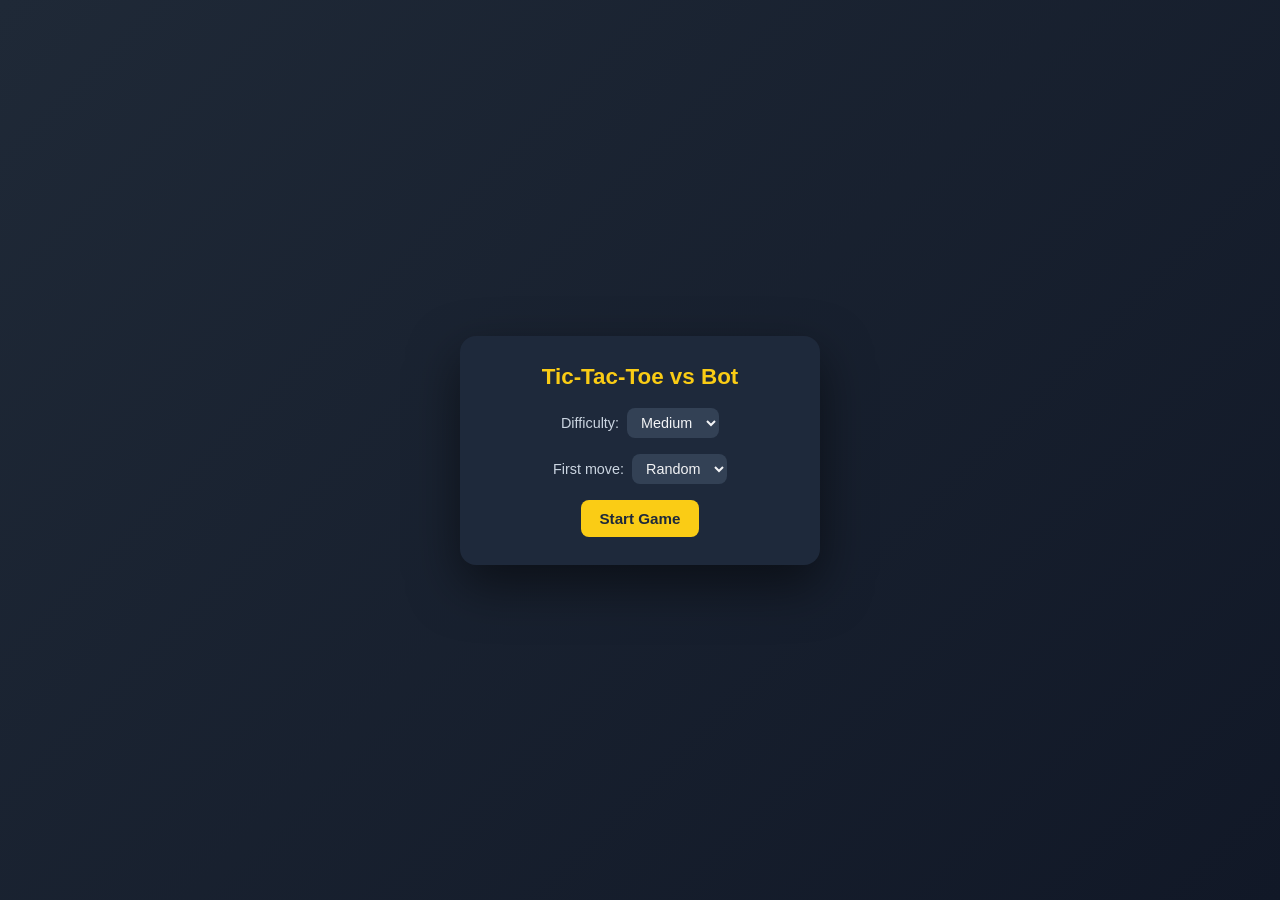
==== commit aa81f5e1: "Simplify code comments" ====
--- a/index.html
+++ b/index.html
@@ -3,1405 +3,484 @@
 <head>
 <meta charset="UTF-8">
 <meta name="viewport" content="width=device-width, initial-scale=1.0">
-<title>Battleship</title>
+<title>Tic-Tac-Toe vs Bot</title>
 <style>
-  :root {
-    --cell-size: 34px;
-    --bg-dark: #0b1220;
-    --panel: #121b2e;
-    --border: #25324a;
-    --water: #1565c0;
-    --water-hover: #1e88e5;
-    --hit: #e53935;
-    --miss: #37474f;
-    --accent: #4fc3f7;
-    --valid: #43a047;
-    --invalid: #d32f2f;
-  }
-
-  * { box-sizing: border-box; }
+  * {
+    box-sizing: border-box;
+  }
 
   body {
     margin: 0;
     min-height: 100vh;
-    background: radial-gradient(circle at top, #16223b, var(--bg-dark));
-    color: #e8eef7;
-    font-family: 'Segoe UI', Tahoma, Geneva, Verdana, sans-serif;
-    display: flex;
-    flex-direction: column;
-    align-items: center;
-    padding: 20px;
-  }
-
-  h1 {
-    margin: 10px 0 5px;
-    letter-spacing: 2px;
-    text-shadow: 0 0 12px rgba(79, 195, 247, 0.6);
-  }
-
-  /* Status bar at the top: message + restart button */
-  #status-panel {
-    display: flex;
-    align-items: center;
-    gap: 18px;
-    background: var(--panel);
-    border: 1px solid var(--border);
-    border-radius: 12px;
-    padding: 10px 14px 10px 24px;
-    margin-bottom: 18px;
-    text-align: center;
-    min-width: 320px;
-    max-width: 90vw;
-    box-shadow: 0 4px 14px rgba(0,0,0,0.4);
-  }
-
-  #status-message {
-    flex: 1;
-    font-size: 1.1em;
-    font-weight: 600;
-    min-height: 1.4em;
-  }
-
-  #restart-btn {
-    white-space: nowrap;
-    flex-shrink: 0;
-  }
-
-  #controls {
-    display: flex;
-    flex-wrap: wrap;
-    gap: 14px;
-    align-items: center;
-    justify-content: center;
-    margin-bottom: 22px;
-  }
-
-  #controls label {
-    font-size: 0.95em;
-    color: var(--accent);
-  }
-
-  select, button {
-    background: var(--panel);
-    color: #e8eef7;
-    border: 1px solid var(--border);
-    border-radius: 8px;
-    padding: 8px 14px;
-    font-size: 0.95em;
-    cursor: pointer;
-    transition: transform 0.15s ease, background 0.2s ease;
-  }
-
-  select:hover, button:hover:not(:disabled) {
-    background: #1a2740;
-    transform: translateY(-1px);
-  }
-
-  button:disabled {
-    opacity: 0.4;
-    cursor: not-allowed;
-  }
-
-  button:active:not(:disabled), select:active {
-    transform: translateY(0);
-  }
-
-  button.primary {
-    background: #15532f;
-    border-color: #2e8b57;
-  }
-
-  button.primary:hover:not(:disabled) {
-    background: #1b6b3c;
-  }
-
-  /* Wraps the placement panel and the boards side by side */
-  #game-area {
-    display: flex;
-    gap: 40px;
-    flex-wrap: wrap;
-    justify-content: center;
-    align-items: flex-start;
-    width: 100%;
-  }
-
-  /* Ship placement panel (left sidebar) */
-  #placement-panel {
-    background: var(--panel);
-    border: 1px solid var(--border);
-    border-radius: 12px;
-    padding: 16px 20px;
-    text-align: left;
-    width: 250px;
-    flex-shrink: 0;
-    box-shadow: 0 4px 14px rgba(0,0,0,0.4);
-  }
-
-  #placement-panel h2 {
-    margin: 0 0 12px;
-    font-size: 1.05em;
-    color: var(--accent);
-    text-align: center;
-  }
-
-  #ship-queue {
-    display: flex;
-    flex-direction: column;
-    gap: 8px;
-    align-items: stretch;
-    margin-bottom: 14px;
-  }
-
-  .queue-item {
-    display: flex;
-    align-items: center;
-    justify-content: space-between;
-    gap: 10px;
-    opacity: 0.45;
-  }
-
-  .queue-item.current {
-    opacity: 1;
-  }
-
-  .queue-item.placed {
-    opacity: 0.25;
-    text-decoration: line-through;
-  }
-
-  .queue-name {
-    font-size: 0.85em;
-    text-align: left;
-  }
-
-  .queue-blocks {
-    flex-shrink: 0;
-    display: block;
-    height: 16px;
-  }
-
-  .queue-blocks svg {
-    width: 100%;
-    height: 100%;
-    display: block;
-  }
-
-  #placement-actions {
-    display: flex;
-    flex-direction: column;
-    gap: 10px;
-  }
-
-  #placement-actions button {
-    width: 100%;
-  }
-
-  /* Fleet panels (sunk vs. remaining), beside the boards */
-  .fleet-column {
-    display: none; /* shown only during battle */
-    background: var(--panel);
-    border: 1px solid var(--border);
-    border-radius: 12px;
-    padding: 10px 14px;
-    min-width: 165px;
-    flex-shrink: 0;
-    margin-top: 38px; /* lines up with the top of the board grids */
-    box-shadow: 0 4px 14px rgba(0,0,0,0.4);
-  }
-
-  .fleet-column h3 {
-    margin: 0 0 8px;
-    font-size: 0.88em;
-    color: var(--accent);
-    text-align: center;
-  }
-
-  .fleet-item {
-    display: flex;
-    align-items: center;
-    gap: 6px;
-    padding: 3px 0;
-    font-size: 0.76em;
-  }
-
-  .fleet-item.sunk {
-    opacity: 0.5;
-    text-decoration: line-through;
-  }
-
-  .fleet-icon {
-    width: 15px;
-    text-align: center;
-  }
-
-  .fleet-name {
-    flex: 1;
-  }
-
-  .fleet-blocks {
-    flex-shrink: 0;
-    display: block;
-    height: 10px;
-  }
-
-  .fleet-blocks svg {
-    width: 100%;
-    height: 100%;
-    display: block;
-  }
-
-  /* Shared SVG ship artwork */
-  .ship-hull {
-    fill: url(#hullGradient);
-  }
-
-  /* Dark details (island, turrets, bridge, submarine sail) */
-  .ship-detail {
-    fill: #263238;
-    stroke: #90a4ae;
-    stroke-width: 0.035;
-  }
-
-  /* Line details (carrier runway, gun barrels, periscope, rudder) */
-  .ship-line {
-    stroke: #cfd8dc;
-    stroke-width: 0.055;
-    stroke-linecap: round;
-    fill: none;
-  }
-
-  .ship-icon.current .ship-hull { fill: url(#hullGradientCurrent); }
-  .ship-icon.current .ship-detail { fill: #01579b; stroke: #b3e5fc; }
-  .ship-icon.current .ship-line { stroke: #e1f5fe; }
-
-  .ship-icon.sunk .ship-hull { fill: url(#hullGradientSunk); }
-  .ship-icon.sunk .ship-detail { fill: #100303; stroke: #4a1515; }
-  .ship-icon.sunk .ship-line { stroke: #5a1a1a; }
-
-  /* Whole-ship drawing overlaid on the board (a single piece per ship) */
-  .ship-overlay {
-    position: absolute;
-    z-index: 0;
-    pointer-events: none;
-  }
-
-  .ship-overlay svg {
-    width: 100%;
-    height: 100%;
-    display: block;
-  }
-
-  #boards-container {
-    display: flex;
-    gap: 40px;
-    flex-wrap: wrap;
-    justify-content: center;
-  }
-
-  .board-wrapper {
-    display: flex;
-    flex-direction: column;
-    align-items: center;
-  }
-
-  #bot-board-wrapper {
-    display: none;
-  }
-
-  .board-title {
-    margin-bottom: 10px;
-    font-size: 1.1em;
-    color: var(--accent);
-    font-weight: bold;
-  }
-
-  .board {
-    position: relative;
-    display: grid;
-    grid-template-columns: repeat(10, var(--cell-size));
-    grid-template-rows: repeat(10, var(--cell-size));
-    gap: 3px;
-    background: var(--border);
-    padding: 6px;
-    border-radius: 10px;
-    box-shadow: 0 6px 20px rgba(0,0,0,0.5);
-  }
-
-  .cell {
-    width: var(--cell-size);
-    height: var(--cell-size);
-    background: var(--water);
-    border-radius: 4px;
     display: flex;
     align-items: center;
     justify-content: center;
-    font-size: 16px;
+    background: linear-gradient(135deg, #1f2937, #111827);
+    font-family: 'Segoe UI', Tahoma, Geneva, Verdana, sans-serif;
+    color: #f3f4f6;
+  }
+
+  .card {
+    background: #1e293b;
+    border-radius: 16px;
+    padding: 28px 32px;
+    box-shadow: 0 20px 50px rgba(0, 0, 0, 0.5);
+    text-align: center;
+    width: 360px;
+  }
+
+  h1 {
+    font-size: 1.4rem;
+    margin: 0 0 18px;
+    color: #facc15;
+  }
+
+  .controls {
+    display: flex;
+    align-items: center;
+    justify-content: center;
+    gap: 8px;
+    margin-bottom: 16px;
+  }
+
+  .controls label {
+    font-size: 0.9rem;
+    color: #cbd5e1;
+  }
+
+  select {
+    background: #334155;
+    color: #f3f4f6;
+    border: none;
+    border-radius: 8px;
+    padding: 6px 10px;
+    font-size: 0.9rem;
+    cursor: pointer;
+  }
+
+  .game-info {
+    font-size: 0.85rem;
+    color: #94a3b8;
+    margin-bottom: 12px;
+  }
+
+  .status {
+    min-height: 28px;
+    margin-bottom: 16px;
+    font-size: 1.05rem;
+    font-weight: 600;
+    color: #e2e8f0;
+  }
+
+  .board {
+    display: grid;
+    grid-template-columns: repeat(3, 1fr);
+    grid-template-rows: repeat(3, 1fr);
+    gap: 8px;
+    width: 280px;
+    height: 280px;
+    margin: 0 auto 20px;
+  }
+
+  .cell {
+    background: #334155;
+    border: none;
+    padding: 0;
+    font-family: inherit;
+    border-radius: 10px;
+    display: flex;
+    align-items: center;
+    justify-content: center;
+    font-size: 2.4rem;
+    font-weight: 700;
+    cursor: pointer;
     user-select: none;
-    position: relative;
-    z-index: 1;
-    transition: background 0.15s ease, transform 0.1s ease;
+    transition: background 0.2s ease, transform 0.1s ease;
   }
 
   .cell:focus-visible {
-    outline: 2px solid var(--accent);
-    outline-offset: -2px;
-  }
-
-  /* Bot board: clickable only during battle */
-  #bot-board.battle-active .cell {
+    outline: 3px solid #facc15;
+    outline-offset: 2px;
+  }
+
+  .cell:hover:not(.taken):not(.disabled) {
+    background: #475569;
+  }
+
+  .cell.pop {
+    animation: pop 0.18s ease;
+  }
+
+  @keyframes pop {
+    from { transform: scale(0.6); }
+    to { transform: scale(1); }
+  }
+
+  .cell.x {
+    color: #38bdf8;
+  }
+
+  .cell.o {
+    color: #f87171;
+  }
+
+  .cell.win {
+    background: #15803d;
+    color: #ffffff;
+  }
+
+  .cell.disabled {
+    cursor: not-allowed;
+  }
+
+  button.action {
+    background: #facc15;
+    color: #1e293b;
+    border: none;
+    border-radius: 8px;
+    padding: 10px 18px;
+    font-size: 0.95rem;
+    font-weight: 700;
     cursor: pointer;
-  }
-
-  #bot-board.battle-active .cell:hover:not(.miss):not(.hit):not(.sunk) {
-    background: var(--water-hover);
-  }
-
-  /* Cell that belongs to a ship: turned transparent so the SVG drawing
-     (.ship-overlay, below it in z-index) shows through. When the cell is
-     attacked, the .hit/.miss/.sunk rules (with !important) paint over it,
-     covering the drawing exactly at that point of the hull. */
-  .cell.ship {
-    background: transparent;
-  }
-
-  /* Placement board: cursor and preview */
-  #player-board.placement-active .cell {
-    cursor: pointer;
-  }
-
-  .cell.preview-valid {
-    background: linear-gradient(135deg, var(--valid), #2e7d32) !important;
-  }
-
-  .cell.preview-invalid {
-    background: linear-gradient(135deg, var(--invalid), #b71c1c) !important;
-  }
-
-  .cell.miss {
-    background: var(--miss);
-  }
-
-  .cell.miss::after {
-    content: '•';
-    color: #b0bec5;
-    font-size: 20px;
-  }
-
-  .cell.hit {
-    background: var(--hit) !important;
-  }
-
-  .cell.hit::after {
-    content: '✕';
-    color: #fff;
-  }
-
-  /* Translucent so the dark-red sunk hull drawing shows through the cells */
-  .cell.sunk {
-    background: rgba(8, 8, 8, 0.6) !important;
-  }
-
-  .cell.sunk::after {
-    content: '✕';
-    color: var(--hit);
-  }
-
-  /* Subtle click animation */
-  .cell.click-anim {
-    animation: pop 0.25s ease;
-  }
-
-  @keyframes pop {
-    0%   { transform: scale(1); }
-    40%  { transform: scale(1.25); }
-    100% { transform: scale(1); }
-  }
-
-  #bot-board.disabled .cell {
-    cursor: not-allowed;
-  }
-
-  #game-over-banner {
-    margin-top: 20px;
-    font-size: 1.4em;
-    font-weight: bold;
-    text-align: center;
-    min-height: 1.6em;
-  }
-
-  #game-over-banner.win { color: #69f0ae; text-shadow: 0 0 10px rgba(105,240,174,0.6); }
-  #game-over-banner.lose { color: #ff5252; text-shadow: 0 0 10px rgba(255,82,82,0.6); }
-
-  footer {
-    margin-top: 30px;
-    font-size: 0.8em;
-    color: #5a6b8a;
-  }
-
-  /* Smaller cells on narrow screens so the 10x10 board fits */
-  @media (max-width: 480px) {
-    :root { --cell-size: 30px; }
-  }
-
-  @media (max-width: 390px) {
-    :root { --cell-size: 26px; }
+    transition: filter 0.15s ease;
+  }
+
+  button.action:hover {
+    filter: brightness(1.1);
+  }
+
+  button.action:focus-visible {
+    outline: 3px solid #f3f4f6;
+    outline-offset: 2px;
   }
 </style>
 </head>
 <body>
 
-<!-- Gradients reused by the SVG ship drawings (board and side lists) -->
-<svg width="0" height="0" style="position: absolute" aria-hidden="true">
-  <defs>
-    <linearGradient id="hullGradient" x1="0" y1="0" x2="1" y2="1">
-      <stop offset="0%" stop-color="#90a4ae" />
-      <stop offset="100%" stop-color="#37474f" />
-    </linearGradient>
-    <linearGradient id="hullGradientCurrent" x1="0" y1="0" x2="1" y2="1">
-      <stop offset="0%" stop-color="#4fc3f7" />
-      <stop offset="100%" stop-color="#0288d1" />
-    </linearGradient>
-    <linearGradient id="hullGradientSunk" x1="0" y1="0" x2="1" y2="1">
-      <stop offset="0%" stop-color="#5a1a1a" />
-      <stop offset="100%" stop-color="#1a0505" />
-    </linearGradient>
-  </defs>
-</svg>
-
-<h1>⚓ Battleship</h1>
-
-<div id="status-panel">
-  <div id="status-message" role="status" aria-live="polite">Preparing the game...</div>
-  <button id="restart-btn">🔄 Restart Game</button>
-</div>
-
-<!-- Difficulty picker: visible only outside of battle -->
-<div id="controls">
-  <label for="difficulty">Bot difficulty:</label>
-  <select id="difficulty">
-    <option value="easy">🟢 Easy</option>
-    <option value="medium" selected>🟡 Medium</option>
-    <option value="hard">🔴 Hard</option>
-  </select>
-</div>
-
-<div id="game-area">
-  <!-- Panel shown only during the ship placement phase, next to the board -->
-  <div id="placement-panel">
-    <h2>🚢 Place Your Fleet</h2>
-    <div id="ship-queue"></div>
-    <div id="placement-actions">
-      <button id="rotate-btn">↻ Rotate (R)</button>
-      <button id="auto-place-btn">🎲 Auto Place</button>
-      <button id="clear-placement-btn">🗑️ Clear Board</button>
-      <button id="start-battle-btn" class="primary" disabled>⚔️ Start Battle</button>
+<div class="card">
+  <h1>Tic-Tac-Toe vs Bot</h1>
+
+  <div id="setupScreen">
+    <div class="controls">
+      <label for="difficulty">Difficulty:</label>
+      <select id="difficulty">
+        <option value="easy">Easy</option>
+        <option value="medium" selected>Medium</option>
+        <option value="hard">Hard</option>
+      </select>
     </div>
+
+    <div class="controls">
+      <label for="firstPlayer">First move:</label>
+      <select id="firstPlayer">
+        <option value="human">You (X)</option>
+        <option value="bot">Bot (O)</option>
+        <option value="random" selected>Random</option>
+      </select>
+    </div>
+
+    <button class="action" id="startBtn">Start Game</button>
   </div>
 
-  <!-- Fleet panels flank the boards during battle -->
-  <div class="fleet-column" id="player-fleet-column">
-    <h3>🧭 Your Fleet</h3>
-    <div id="player-fleet-list"></div>
-  </div>
-
-  <div id="boards-container">
-    <div class="board-wrapper">
-      <div class="board-title">Your Board</div>
-      <div class="board" id="player-board" role="group" aria-label="Your board"></div>
-    </div>
-    <div class="board-wrapper" id="bot-board-wrapper">
-      <div class="board-title">Enemy Board</div>
-      <div class="board" id="bot-board" role="group" aria-label="Enemy board"></div>
-    </div>
-  </div>
-
-  <div class="fleet-column" id="enemy-fleet-column">
-    <h3>🎯 Enemy Fleet</h3>
-    <div id="enemy-fleet-list"></div>
+  <div id="gameScreen" hidden>
+    <div class="game-info" id="gameInfo"></div>
+
+    <div class="status" id="status" role="status" aria-live="polite"></div>
+
+    <div class="board" id="board" role="group" aria-label="Game board"></div>
+
+    <button class="action" id="newGameBtn" hidden>New Game</button>
   </div>
 </div>
 
-<div id="game-over-banner" role="alert"></div>
-
-<footer>Place your ships, then click the enemy board to attack. Good luck, admiral!</footer>
-
 <script>
-(() => {
-  'use strict';
-
-  // General settings
-  const BOARD_SIZE = 10;
-  const SHIP_SIZES = [5, 4, 3, 3, 2]; // 1x5, 1x4, 2x3, 1x2
-  const SHIP_NAMES = { 5: 'Aircraft Carrier', 4: 'Battleship', 3: 'Cruiser', 2: 'Submarine' };
-  const BOT_MOVE_DELAY = 300; // ms
-
   // Game state
-  let playerGrid, botGrid;      // logical cell matrices
-  let playerShips, botShips;    // ship lists { cells: [...], hits: 0, size, sunk }
-  let gamePhase = 'placement';  // 'placement' | 'battle' | 'over'
-  let difficulty = 'medium';
-  let lastPlayerShotMsg = '';   // result of the player's last shot (shown together with the bot's)
-
-  // State specific to the placement phase
-  let shipQueue = [];           // remaining sizes to place
-  let orientation = 'H';        // 'H' (horizontal) or 'V' (vertical)
-  let lastHoverCell = null;     // last cell under the cursor (to redraw the preview when rotating)
-  let previewCells = [];        // cells currently highlighted as preview
-  let lastPointerType = 'mouse'; // 'mouse' | 'touch' | 'pen' | 'keyboard'
-  let touchPreviewCell = null;  // on touch there is no hover: first tap previews, second tap places
-
-  // Bot memory for the medium/hard modes
-  let botMemory = {
-    targetStack: [],   // stack of candidate cells to attack after a hit
-    lastHit: null,
-    huntDirection: null,
-    firstHitOfCurrentShip: null,
-    pendingHits: [],   // hits on ships not yet sunk (so a wounded ship is never abandoned)
-    triedCells: new Set() // cells already attacked by the bot (avoids repeats)
-  };
-
-  // DOM references
-  const playerBoardEl = document.getElementById('player-board');
-  const botBoardEl = document.getElementById('bot-board');
-  const botBoardWrapperEl = document.getElementById('bot-board-wrapper');
-  const statusMessageEl = document.getElementById('status-message');
-  const gameOverBannerEl = document.getElementById('game-over-banner');
-  const difficultySelect = document.getElementById('difficulty');
-  const restartBtn = document.getElementById('restart-btn');
-
-  const placementPanelEl = document.getElementById('placement-panel');
-  const shipQueueEl = document.getElementById('ship-queue');
-  const rotateBtn = document.getElementById('rotate-btn');
-  const autoPlaceBtn = document.getElementById('auto-place-btn');
-  const clearPlacementBtn = document.getElementById('clear-placement-btn');
-  const startBattleBtn = document.getElementById('start-battle-btn');
-
-  const controlsEl = document.getElementById('controls');
-  const playerFleetColumnEl = document.getElementById('player-fleet-column');
-  const enemyFleetColumnEl = document.getElementById('enemy-fleet-column');
-  const playerFleetListEl = document.getElementById('player-fleet-list');
-  const enemyFleetListEl = document.getElementById('enemy-fleet-list');
-
-  // Utilities
-  function createEmptyGrid() {
-    return Array.from({ length: BOARD_SIZE }, () =>
-      Array.from({ length: BOARD_SIZE }, () => ({
-        ship: null,   // reference to the occupying ship, or null
-        attacked: false
-      }))
-    );
-  }
-
-  function randomInt(max) {
-    return Math.floor(Math.random() * max);
-  }
-
-  function inBounds(r, c) {
-    return r >= 0 && r < BOARD_SIZE && c >= 0 && c < BOARD_SIZE;
-  }
-
-  // Returns the adjacent cells (up, down, left, right)
-  function getAdjacentCells(r, c) {
-    return [
-      { r: r - 1, c }, { r: r + 1, c },
-      { r, c: c - 1 }, { r, c: c + 1 }
-    ].filter(p => inBounds(p.r, p.c));
-  }
-
-  // Automatic ship placement
-  function placeShipsRandomly(grid, sizes = SHIP_SIZES) {
-    // Attempt cap per ship: if a layout corners a ship, clear the board
-    // and start over instead of getting stuck in a loop.
-    const MAX_ATTEMPTS = 200;
-
-    while (true) {
-      const ships = [];
-      let fleetPlaced = true;
-
-      for (const size of sizes) {
-        let placed = false;
-
-        for (let attempt = 0; attempt < MAX_ATTEMPTS && !placed; attempt++) {
-          const horizontal = Math.random() < 0.5;
-          const row = randomInt(BOARD_SIZE);
-          const col = randomInt(BOARD_SIZE);
-
-          const cells = [];
-          for (let i = 0; i < size; i++) {
-            const r = horizontal ? row : row + i;
-            const c = horizontal ? col + i : col;
-            cells.push({ r, c });
-          }
-
-          if (canPlaceShip(grid, cells)) {
-            const ship = { cells, size, hits: 0, sunk: false };
-            cells.forEach(({ r, c }) => { grid[r][c].ship = ship; });
-            ships.push(ship);
-            placed = true;
-          }
-        }
-
-        if (!placed) {
-          fleetPlaced = false;
-          break;
+  const HUMAN = 'X';
+  const BOT = 'O';
+
+  let board = Array(9).fill(null);
+  let gameOver = false;
+  let boardLocked = false; // disables clicks while the bot is "thinking" or the game has ended
+  let roundId = 0; // bumped on every restart so stale bot timers from a previous round are ignored
+
+  const boardEl = document.getElementById('board');
+  const statusEl = document.getElementById('status');
+  const difficultyEl = document.getElementById('difficulty');
+  const firstPlayerEl = document.getElementById('firstPlayer');
+  const setupScreenEl = document.getElementById('setupScreen');
+  const gameScreenEl = document.getElementById('gameScreen');
+  const gameInfoEl = document.getElementById('gameInfo');
+  const startBtn = document.getElementById('startBtn');
+  const newGameBtn = document.getElementById('newGameBtn');
+
+  let difficulty = 'medium'; // locked in from the setup screen when a round starts
+
+  // All possible winning combinations
+  const WIN_LINES = [
+    [0, 1, 2], [3, 4, 5], [6, 7, 8], // rows
+    [0, 3, 6], [1, 4, 7], [2, 5, 8], // columns
+    [0, 4, 8], [2, 4, 6]             // diagonals
+  ];
+
+  // Build the board on screen
+  function buildBoard() {
+    boardEl.innerHTML = '';
+    for (let i = 0; i < 9; i++) {
+      const cell = document.createElement('button');
+      cell.type = 'button';
+      cell.classList.add('cell');
+      cell.dataset.index = i;
+      cell.addEventListener('click', onCellClick);
+      boardEl.appendChild(cell);
+    }
+  }
+
+  function render() {
+    const cells = boardEl.querySelectorAll('.cell');
+    cells.forEach((cell, i) => {
+      cell.textContent = board[i] || '';
+      cell.classList.remove('x', 'o', 'win');
+      if (board[i] === HUMAN) cell.classList.add('x');
+      if (board[i] === BOT) cell.classList.add('o');
+      cell.classList.toggle('taken', !!board[i]);
+      cell.classList.toggle('disabled', boardLocked || gameOver);
+      const row = Math.floor(i / 3) + 1;
+      const col = (i % 3) + 1;
+      cell.setAttribute('aria-label', `Row ${row}, column ${col}: ${board[i] || 'empty'}`);
+      cell.setAttribute('aria-disabled', String(boardLocked || gameOver || !!board[i]));
+    });
+  }
+
+  // Win / draw logic
+  function checkWinner(b) {
+    for (const line of WIN_LINES) {
+      const [a, c, d] = line;
+      if (b[a] && b[a] === b[c] && b[a] === b[d]) {
+        return { winner: b[a], line };
+      }
+    }
+    if (b.every(cell => cell)) {
+      return { winner: 'draw', line: null };
+    }
+    return null;
+  }
+
+  function highlightWin(line) {
+    if (!line) return;
+    const cells = boardEl.querySelectorAll('.cell');
+    line.forEach(i => cells[i].classList.add('win'));
+  }
+
+  function setStatus(text) {
+    statusEl.textContent = text;
+  }
+
+  // Human move
+  function onCellClick(e) {
+    const index = Number(e.currentTarget.dataset.index);
+    if (gameOver || boardLocked || board[index]) return;
+
+    playMove(index, HUMAN);
+
+    const result = checkWinner(board);
+    if (result) {
+      endGame(result);
+      return;
+    }
+
+    setStatus('Bot thinking...');
+    boardLocked = true; // blocks clicks while the bot "thinks"
+    render();
+    const thisRound = roundId;
+    setTimeout(() => {
+      if (roundId !== thisRound) return; // round was restarted, ignore this stale move
+      boardLocked = false;
+      botTurn();
+    }, 300);
+  }
+
+  function playMove(index, player) {
+    board[index] = player;
+    render();
+    const cells = boardEl.querySelectorAll('.cell');
+    cells[index].classList.add('pop');
+    setTimeout(() => cells[index].classList.remove('pop'), 180);
+  }
+
+  // Bot turn
+  function botTurn() {
+    if (gameOver) return;
+
+    let move;
+
+    if (difficulty === 'easy') {
+      move = getRandomMove(board);
+    } else if (difficulty === 'medium') {
+      move = getMediumMove(board);
+    } else {
+      move = getBestMove(board);
+    }
+
+    if (move === undefined || move === null) return;
+
+    playMove(move, BOT);
+
+    const result = checkWinner(board);
+    if (result) {
+      endGame(result);
+      return;
+    }
+
+    boardLocked = false;
+    render();
+    setStatus("Player's turn (X)");
+  }
+
+  // Easy bot: random valid move
+  function getRandomMove(b) {
+    const available = b
+      .map((v, i) => (v === null ? i : null))
+      .filter(v => v !== null);
+    return available[Math.floor(Math.random() * available.length)];
+  }
+
+  // Medium bot: wins if possible, blocks if necessary, otherwise random
+  function getMediumMove(b) {
+    // 1. Try to win
+    const winMove = findWinningMove(b, BOT);
+    if (winMove !== null) return winMove;
+
+    // 2. Block the player
+    const blockMove = findWinningMove(b, HUMAN);
+    if (blockMove !== null) return blockMove;
+
+    // 3. Play randomly
+    return getRandomMove(b);
+  }
+
+  function findWinningMove(b, player) {
+    for (let i = 0; i < 9; i++) {
+      if (b[i] === null) {
+        const copy = b.slice();
+        copy[i] = player;
+        const result = checkWinner(copy);
+        if (result && result.winner === player) return i;
+      }
+    }
+    return null;
+  }
+
+  // Hard bot: perfect Minimax
+  function getBestMove(b) {
+    let bestScore = -Infinity;
+    let bestMove = null;
+
+    for (let i = 0; i < 9; i++) {
+      if (b[i] === null) {
+        b[i] = BOT;
+        const score = minimax(b, 0, false);
+        b[i] = null;
+        if (score > bestScore) {
+          bestScore = score;
+          bestMove = i;
         }
       }
-
-      if (fleetPlaced) return ships;
-
-      grid.forEach(row => row.forEach(cell => { cell.ship = null; }));
-    }
-  }
-
-  // Checks bounds and ensures no overlap and no touching another ship
-  function canPlaceShip(grid, cells) {
-    for (const { r, c } of cells) {
-      if (!inBounds(r, c)) return false;
-      if (grid[r][c].ship) return false;
-
-      // forbids adjacent ships (including diagonals) for a cleaner layout
-      for (let dr = -1; dr <= 1; dr++) {
-        for (let dc = -1; dc <= 1; dc++) {
-          const nr = r + dr, nc = c + dc;
-          if (inBounds(nr, nc) && grid[nr][nc].ship) return false;
+    }
+    return bestMove;
+  }
+
+  function minimax(b, depth, isMaximizing) {
+    const result = checkWinner(b);
+    if (result) {
+      if (result.winner === BOT) return 10 - depth;
+      if (result.winner === HUMAN) return depth - 10;
+      return 0; // draw
+    }
+
+    if (isMaximizing) {
+      let best = -Infinity;
+      for (let i = 0; i < 9; i++) {
+        if (b[i] === null) {
+          b[i] = BOT;
+          best = Math.max(best, minimax(b, depth + 1, false));
+          b[i] = null;
         }
       }
-    }
-    return true;
-  }
-
-  // Generates the cells a ship would occupy from an anchor cell (left/top corner)
-  function getCellsFromAnchor(row, col, size, orient) {
-    const cells = [];
-    for (let i = 0; i < size; i++) {
-      cells.push(orient === 'H' ? { r: row, c: col + i } : { r: row + i, c: col });
-    }
-    return cells;
-  }
-
-  // SVG ship artwork
-  // Each ship type has its own drawing (top-down view), always defined
-  // horizontally: x axis = length (0..length), y axis = beam (0..1).
-  // The bow sits at x=length and the stern at x=0.
-
-  // Gun turret: circle with two barrels pointing toward "dir" (1 = bow, -1 = stern)
-  function turretMarkup(t, dir, r = 0.16) {
-    const tip = (t + dir * (r + 0.22)).toFixed(2);
-    return `<line class="ship-line" x1="${t}" y1="0.44" x2="${tip}" y2="0.44" />` +
-           `<line class="ship-line" x1="${t}" y1="0.56" x2="${tip}" y2="0.56" />` +
-           `<circle class="ship-detail" cx="${t}" cy="0.5" r="${r}" />`;
-  }
-
-  const SHIP_SHAPES = {
-    // Aircraft carrier: wide flat flight deck, dashed runway and side island
-    5: () => `
-      <path class="ship-hull" d="M 0.35,0.14 L 4.5,0.14 L 4.94,0.42 L 4.94,0.58 L 4.5,0.86 L 0.35,0.86 Q 0.06,0.5 0.35,0.14 Z" />
-      <line class="ship-line" x1="0.55" y1="0.4" x2="4.55" y2="0.4" stroke-dasharray="0.24 0.16" />
-      <rect class="ship-detail" x="2.5" y="0.58" width="0.95" height="0.24" rx="0.07" />
-    `,
-    // Battleship: sturdy hull, two gun turrets, superstructure and funnel
-    4: () => `
-      <path class="ship-hull" d="M 0.06,0.5 Q 0.06,0.22 0.55,0.18 L 2.9,0.18 Q 3.55,0.25 3.94,0.5 Q 3.55,0.75 2.9,0.82 L 0.55,0.82 Q 0.06,0.78 0.06,0.5 Z" />
-      ${turretMarkup(3.0, 1)}
-      ${turretMarkup(0.7, -1)}
-      <rect class="ship-detail" x="1.4" y="0.32" width="1.05" height="0.36" rx="0.09" />
-      <circle class="ship-line" cx="1.93" cy="0.5" r="0.08" />
-    `,
-    // Cruiser: slender hull, one forward turret and a central bridge
-    3: () => `
-      <path class="ship-hull" d="M 0.06,0.5 Q 0.06,0.28 0.5,0.25 L 2.05,0.25 Q 2.6,0.3 2.94,0.5 Q 2.6,0.7 2.05,0.75 L 0.5,0.75 Q 0.06,0.72 0.06,0.5 Z" />
-      ${turretMarkup(2.2, 1, 0.13)}
-      <rect class="ship-detail" x="0.95" y="0.36" width="0.8" height="0.28" rx="0.07" />
-    `,
-    // Submarine: capsule hull, stern rudder, central sail and periscope
-    2: () => `
-      <path class="ship-hull" d="M 0.05,0.5 Q 0.18,0.35 0.6,0.33 L 1.45,0.33 Q 1.95,0.37 1.95,0.5 Q 1.95,0.63 1.45,0.67 L 0.6,0.67 Q 0.18,0.65 0.05,0.5 Z" />
-      <line class="ship-line" x1="0.2" y1="0.3" x2="0.2" y2="0.7" />
-      <rect class="ship-detail" x="0.95" y="0.37" width="0.36" height="0.26" rx="0.11" />
-      <line class="ship-line" x1="1.24" y1="0.37" x2="1.36" y2="0.24" />
-    `,
-    // Generic shape for sizes outside the standard fleet
-    default: (L) => {
-      const wideAt = Math.min(L * 0.4, L - 0.9);
-      const taperAt = Math.max(L - 0.6, L * 0.55);
-      const points = [
-        [0, 0.3], [0, 0.7],
-        [wideAt, 0.85], [taperAt, 0.55],
-        [L, 0.5],
-        [taperAt, 0.45], [wideAt, 0.15]
-      ];
-      const d = 'M ' + points.map(([x, y]) => `${x.toFixed(3)},${y.toFixed(3)}`).join(' L ') + ' Z';
-      return `<path class="ship-hull" d="${d}" />`;
-    }
-  };
-
-  function shipSvgMarkup(length, orientation, extraClass) {
-    const shape = SHIP_SHAPES[length] || SHIP_SHAPES.default;
-    const viewBox = orientation === 'V' ? `0 0 1 ${length}` : `0 0 ${length} 1`;
-    // matrix(0 1 1 0 0 0) transposes the axes (x,y -> y,x), reusing the
-    // horizontal drawing vertically without duplicating the shapes
-    const inner = orientation === 'V'
-      ? `<g transform="matrix(0 1 1 0 0 0)">${shape(length)}</g>`
-      : shape(length);
-    return `<svg class="ship-icon${extraClass ? ' ' + extraClass : ''}" viewBox="${viewBox}" preserveAspectRatio="none" xmlns="http://www.w3.org/2000/svg">${inner}</svg>`;
-  }
-
-  // Draws the whole ship overlaid on the board (a single piece per ship,
-  // not one slice per cell). Must only be called with ships that may be
-  // revealed (the player's always; the enemy's only when sunk / game over).
-  function renderShipOverlays(boardEl, ships) {
-    boardEl.querySelectorAll('.ship-overlay').forEach(el => el.remove());
-
-    ships.forEach(ship => {
-      const first = ship.cells[0];
-      const last = ship.cells[ship.cells.length - 1];
-      const firstEl = boardEl.querySelector(`[data-row="${first.r}"][data-col="${first.c}"]`);
-      const lastEl = boardEl.querySelector(`[data-row="${last.r}"][data-col="${last.c}"]`);
-      if (!firstEl || !lastEl) return;
-
-      const orientation = first.r === last.r ? 'H' : 'V';
-      const overlay = document.createElement('div');
-      overlay.className = 'ship-overlay' + (ship.sunk ? ' sunk' : '');
-      overlay.style.left = `${firstEl.offsetLeft}px`;
-      overlay.style.top = `${firstEl.offsetTop}px`;
-      overlay.style.width = `${(lastEl.offsetLeft + lastEl.offsetWidth) - firstEl.offsetLeft}px`;
-      overlay.style.height = `${(lastEl.offsetTop + lastEl.offsetHeight) - firstEl.offsetTop}px`;
-      overlay.innerHTML = shipSvgMarkup(ship.size, orientation, ship.sunk ? 'sunk' : '');
-
-      boardEl.appendChild(overlay);
-    });
-  }
-
-  // Board rendering
-  // Accessible cell name: coordinate in the A1..J10 format + current state
-  function cellAriaLabel(r, c, cellData, revealShips) {
-    const coord = `${String.fromCharCode(65 + r)}${c + 1}`;
-    if (cellData.attacked) {
-      if (cellData.ship) return `${coord}: ${cellData.ship.sunk ? 'sunk ship' : 'hit'}`;
-      return `${coord}: miss`;
-    }
-    // on revealed boards, tells screen readers where the ships are
-    if (revealShips && cellData.ship) return `${coord}: ship`;
-    return coord;
-  }
-
-  function renderBoard(boardEl, grid, { revealShips, interactive }) {
-    boardEl.innerHTML = '';
-    for (let r = 0; r < BOARD_SIZE; r++) {
-      for (let c = 0; c < BOARD_SIZE; c++) {
-        const cellData = grid[r][c];
-        const cellEl = document.createElement('div');
-        cellEl.className = 'cell';
-        cellEl.dataset.row = r;
-        cellEl.dataset.col = c;
-        cellEl.setAttribute('aria-label', cellAriaLabel(r, c, cellData, revealShips));
-        if (interactive) {
-          cellEl.tabIndex = 0;
-          cellEl.setAttribute('role', 'button');
+      return best;
+    } else {
+      let best = Infinity;
+      for (let i = 0; i < 9; i++) {
+        if (b[i] === null) {
+          b[i] = HUMAN;
+          best = Math.min(best, minimax(b, depth + 1, true));
+          b[i] = null;
         }
-
-        if (revealShips && cellData.ship) {
-          cellEl.classList.add('ship');
-        }
-
-        if (cellData.attacked) {
-          if (cellData.ship) {
-            cellEl.classList.add(cellData.ship.sunk ? 'sunk' : 'hit');
-          } else {
-            cellEl.classList.add('miss');
-          }
-        }
-
-        boardEl.appendChild(cellEl);
       }
-    }
-  }
-
-  function updateCellVisual(boardEl, r, c, grid, { revealShips }) {
-    const cellEl = boardEl.querySelector(`[data-row="${r}"][data-col="${c}"]`);
-    if (!cellEl) return;
-    const cellData = grid[r][c];
-
-    cellEl.classList.remove('hit', 'miss', 'sunk');
-    if (cellData.attacked) {
-      if (cellData.ship) {
-        cellEl.classList.add(cellData.ship.sunk ? 'sunk' : 'hit');
-      } else {
-        cellEl.classList.add('miss');
-      }
-    }
-    cellEl.setAttribute('aria-label', cellAriaLabel(r, c, cellData, revealShips));
-
-    // subtle click animation
-    cellEl.classList.remove('click-anim');
-    void cellEl.offsetWidth; // forces a reflow to restart the animation
-    cellEl.classList.add('click-anim');
-  }
-
-  // Visually marks all cells of a ship as "sunk" once it goes down
-  function refreshShipSunkState(boardEl, ship, grid, opts) {
-    ship.cells.forEach(({ r, c }) => updateCellVisual(boardEl, r, c, grid, opts));
-  }
-
-  // Fleet panel: sunk vs. remaining ships
-  // Hit progress (red blocks) stays hidden until the ship is fully sunk,
-  // so it never gives away which ship was hit. The rule applies equally
-  // to both sides (your fleet and the enemy fleet).
-  function renderFleetList(containerEl, ships) {
-    containerEl.innerHTML = '';
-    ships.forEach(ship => {
-      const item = document.createElement('div');
-      item.className = 'fleet-item' + (ship.sunk ? ' sunk' : '');
-
-      const icon = document.createElement('span');
-      icon.className = 'fleet-icon';
-      icon.textContent = ship.sunk ? '☠️' : '🚢';
-
-      const name = document.createElement('span');
-      name.className = 'fleet-name';
-      name.textContent = `${SHIP_NAMES[ship.size]} (${ship.size})`;
-
-      const blocks = document.createElement('span');
-      blocks.className = 'fleet-blocks';
-      blocks.style.width = `${ship.size * 8}px`;
-      blocks.innerHTML = shipSvgMarkup(ship.size, 'H', ship.sunk ? 'sunk' : '');
-
-      item.append(icon, name, blocks);
-      containerEl.appendChild(item);
-    });
-  }
-
-  function updateFleetStatus() {
-    renderFleetList(playerFleetListEl, playerShips);
-    renderFleetList(enemyFleetListEl, botShips);
-  }
-
-  // Placement phase
-
-  function enterPlacementPhase() {
-    gamePhase = 'placement';
-    playerGrid = createEmptyGrid();
-    playerShips = [];
-    shipQueue = [...SHIP_SIZES];
-    orientation = 'H';
-    lastHoverCell = null;
-    previewCells = [];
-    touchPreviewCell = null;
-
-    controlsEl.style.display = 'flex';
-    placementPanelEl.style.display = 'block';
-    botBoardWrapperEl.style.display = 'none';
-    playerFleetColumnEl.style.display = 'none';
-    enemyFleetColumnEl.style.display = 'none';
-    playerBoardEl.classList.add('placement-active');
-
-    renderBoard(playerBoardEl, playerGrid, { revealShips: true, interactive: true });
-    renderShipOverlays(playerBoardEl, playerShips);
-    renderShipQueue();
-    startBattleBtn.disabled = true;
-    setStatus('Place your ships on the board. Click to place, rotate with the button.');
-  }
-
-  function renderShipQueue() {
-    shipQueueEl.innerHTML = '';
-
-    // Fixed list of every ship in the fleet, marking the ones already placed
-    const placedCount = SHIP_SIZES.length - shipQueue.length;
-
-    SHIP_SIZES.forEach((size, i) => {
-      const item = document.createElement('div');
-      const isPlaced = i < placedCount;
-      const isCurrent = i === placedCount;
-      item.className = 'queue-item' + (isPlaced ? ' placed' : '') + (isCurrent ? ' current' : '');
-
-      const name = document.createElement('span');
-      name.className = 'queue-name';
-      name.textContent = `${SHIP_NAMES[size]} (${size})`;
-
-      const blocks = document.createElement('span');
-      blocks.className = 'queue-blocks';
-      blocks.style.width = `${size * 14}px`;
-      blocks.innerHTML = shipSvgMarkup(size, 'H', isCurrent ? 'current' : '');
-
-      item.appendChild(name);
-      item.appendChild(blocks);
-      shipQueueEl.appendChild(item);
-    });
-  }
-
-  function clearPreview() {
-    previewCells.forEach(({ r, c }) => {
-      const cellEl = playerBoardEl.querySelector(`[data-row="${r}"][data-col="${c}"]`);
-      if (cellEl) cellEl.classList.remove('preview-valid', 'preview-invalid');
-    });
-    previewCells = [];
-  }
-
-  function showPreview(row, col) {
-    clearPreview();
-    if (shipQueue.length === 0) return;
-
-    const size = shipQueue[0];
-    const cells = getCellsFromAnchor(row, col, size, orientation);
-    const valid = canPlaceShip(playerGrid, cells);
-
-    cells.forEach(({ r, c }) => {
-      if (!inBounds(r, c)) return;
-      const cellEl = playerBoardEl.querySelector(`[data-row="${r}"][data-col="${c}"]`);
-      if (cellEl) cellEl.classList.add(valid ? 'preview-valid' : 'preview-invalid');
-    });
-
-    previewCells = cells.filter(p => inBounds(p.r, p.c));
-  }
-
-  function handlePlacementHover(e) {
-    if (gamePhase !== 'placement') return;
-    const cellEl = e.target.closest('.cell');
-    if (!cellEl) return;
-    const row = Number(cellEl.dataset.row);
-    const col = Number(cellEl.dataset.col);
-    lastHoverCell = { row, col };
-    showPreview(row, col);
-  }
-
-  function handlePlacementLeave() {
-    lastHoverCell = null;
-    clearPreview();
-  }
-
-  function handlePlacementClick(e) {
-    if (gamePhase !== 'placement' || shipQueue.length === 0) return;
-    const cellEl = e.target.closest('.cell');
-    if (!cellEl) return;
-    const row = Number(cellEl.dataset.row);
-    const col = Number(cellEl.dataset.col);
-
-    // touch has no hover preview: the first tap only shows the preview,
-    // a second tap on the same cell confirms the placement
-    if (lastPointerType === 'touch') {
-      if (!touchPreviewCell || touchPreviewCell.row !== row || touchPreviewCell.col !== col) {
-        touchPreviewCell = { row, col };
-        lastHoverCell = { row, col };
-        showPreview(row, col);
-        return;
-      }
-      touchPreviewCell = null;
-    }
-
-    const size = shipQueue[0];
-    const cells = getCellsFromAnchor(row, col, size, orientation);
-    if (!canPlaceShip(playerGrid, cells)) return; // invalid position, ignore the click
-
-    const ship = { cells, size, hits: 0, sunk: false };
-    cells.forEach(({ r, c }) => { playerGrid[r][c].ship = ship; });
-    playerShips.push(ship);
-    shipQueue.shift();
-
-    clearPreview();
-    renderBoard(playerBoardEl, playerGrid, { revealShips: true, interactive: true });
-    renderShipOverlays(playerBoardEl, playerShips);
-    renderShipQueue();
-
-    if (shipQueue.length === 0) {
-      startBattleBtn.disabled = false;
-      setStatus('Fleet placed! Click "Start Battle" when you are ready.');
+      return best;
+    }
+  }
+
+  // End of game
+  function endGame(result) {
+    gameOver = true;
+    newGameBtn.hidden = false;
+    render();
+
+    if (result.winner === 'draw') {
+      setStatus("It's a draw!");
+    } else if (result.winner === HUMAN) {
+      setStatus('You won! 🎉');
+      highlightWin(result.line);
     } else {
-      setStatus(`Place: ${SHIP_NAMES[shipQueue[0]]} (size ${shipQueue[0]}).`);
-      if (lastHoverCell) showPreview(lastHoverCell.row, lastHoverCell.col);
-    }
-  }
-
-  function toggleOrientation() {
-    if (gamePhase !== 'placement') return;
-    orientation = orientation === 'H' ? 'V' : 'H';
-    if (lastHoverCell) showPreview(lastHoverCell.row, lastHoverCell.col);
-  }
-
-  function autoPlaceRemaining() {
-    if (gamePhase !== 'placement') return;
-    playerGrid = createEmptyGrid();
-    playerShips = placeShipsRandomly(playerGrid, SHIP_SIZES);
-    shipQueue = [];
-
-    renderBoard(playerBoardEl, playerGrid, { revealShips: true, interactive: true });
-    renderShipOverlays(playerBoardEl, playerShips);
-    renderShipQueue();
-    startBattleBtn.disabled = false;
-    setStatus('Fleet placed automatically! Click "Start Battle".');
-  }
-
-  function clearPlacement() {
-    if (gamePhase !== 'placement') return;
-    playerGrid = createEmptyGrid();
-    playerShips = [];
-    shipQueue = [...SHIP_SIZES];
-
-    renderBoard(playerBoardEl, playerGrid, { revealShips: true, interactive: true });
-    renderShipOverlays(playerBoardEl, playerShips);
-    renderShipQueue();
-    startBattleBtn.disabled = true;
-    setStatus('Board cleared. Place your ships again.');
-  }
-
-  function startBattle() {
-    if (gamePhase !== 'placement' || shipQueue.length > 0) return;
-
-    botGrid = createEmptyGrid();
-    botShips = placeShipsRandomly(botGrid);
-
-    botMemory = {
-      targetStack: [],
-      lastHit: null,
-      huntDirection: null,
-      firstHitOfCurrentShip: null,
-      pendingHits: [],
-      triedCells: new Set()
-    };
-
-    gamePhase = 'battle';
-    lastPlayerShotMsg = '';
-    controlsEl.style.display = 'none'; // difficulty is hidden once the battle starts
-
-    // during battle the player's board is no longer interactive
-    playerBoardEl.querySelectorAll('.cell').forEach(el => {
-      el.tabIndex = -1;
-      el.removeAttribute('role');
-    });
-
-    placementPanelEl.style.display = 'none';
-    botBoardWrapperEl.style.display = 'flex';
-    playerFleetColumnEl.style.display = 'block';
-    enemyFleetColumnEl.style.display = 'block';
-    playerBoardEl.classList.remove('placement-active');
-
-    renderBoard(botBoardEl, botGrid, { revealShips: false, interactive: true });
-    updateFleetStatus();
-    setStatus('Your turn! Click the enemy board to attack.');
-    setBoardsClickable(true);
-
-    // keyboard flow: continue on the board that is now the active one
-    const firstCell = botBoardEl.querySelector('.cell');
-    if (firstCell) firstCell.focus({ preventScroll: true });
-  }
-
-  // Battle phase
-
-  function attackCell(grid, ships, r, c) {
-    const cellData = grid[r][c];
-    if (cellData.attacked) return null; // already attacked
-
-    cellData.attacked = true;
-
-    if (cellData.ship) {
-      cellData.ship.hits++;
-      if (cellData.ship.hits === cellData.ship.size) {
-        cellData.ship.sunk = true;
-      }
-      return { hit: true, ship: cellData.ship };
-    }
-
-    return { hit: false, ship: null };
-  }
-
-  function allShipsSunk(ships) {
-    return ships.every(s => s.sunk);
-  }
-
-  function handlePlayerAttack(e) {
-    if (gamePhase !== 'battle') return;
-    if (botBoardEl.classList.contains('disabled')) return; // waiting for the bot's turn
-
-    const cellEl = e.target.closest('.cell');
-    if (!cellEl) return;
-
-    const r = Number(cellEl.dataset.row);
-    const c = Number(cellEl.dataset.col);
-
-    if (botGrid[r][c].attacked) return; // cell already attacked, ignore
-
-    const result = attackCell(botGrid, botShips, r, c);
-    updateCellVisual(botBoardEl, r, c, botGrid, { revealShips: false });
-
-    if (result.hit) {
-      if (result.ship.sunk) {
-        refreshShipSunkState(botBoardEl, result.ship, botGrid, { revealShips: false });
-        renderShipOverlays(botBoardEl, botShips.filter(s => s.sunk));
-        lastPlayerShotMsg = `💥 You sank an enemy ship (size ${result.ship.size})!`;
-      } else {
-        lastPlayerShotMsg = '🎯 You hit an enemy ship!';
-      }
+      setStatus('The bot won!');
+      highlightWin(result.line);
+    }
+  }
+
+  // Start a round from the setup screen
+  function startRound() {
+    roundId++; // invalidates any bot move still pending from the previous round
+    board = Array(9).fill(null);
+    gameOver = false;
+    boardLocked = false;
+
+    difficulty = difficultyEl.value;
+    gameInfoEl.textContent = `Difficulty: ${difficultyEl.options[difficultyEl.selectedIndex].text}`;
+
+    setupScreenEl.hidden = true;
+    gameScreenEl.hidden = false;
+    newGameBtn.hidden = true;
+    render();
+
+    const first = firstPlayerEl.value;
+    const botStarts = first === 'bot' || (first === 'random' && Math.random() < 0.5);
+    if (botStarts) {
+      boardLocked = true;
+      setStatus('Bot thinking...');
+      render();
+      const thisRound = roundId;
+      setTimeout(() => {
+        if (roundId !== thisRound) return; // a new round started, ignore this stale move
+        botTurn();
+      }, 300);
     } else {
-      lastPlayerShotMsg = '🌊 You missed: water.';
-    }
-    setStatus(lastPlayerShotMsg);
-
-    updateFleetStatus();
-
-    if (allShipsSunk(botShips)) {
-      endGame(true);
-      return;
-    }
-
-    // bot's turn after a short delay
-    setBoardsClickable(false);
-    setTimeout(botTurn, BOT_MOVE_DELAY);
-  }
-
-  function botTurn() {
-    if (gamePhase !== 'battle') return;
-
-    const { r, c } = chooseBotTarget();
-    const result = attackCell(playerGrid, playerShips, r, c);
-    botMemory.triedCells.add(`${r},${c}`);
-    updateCellVisual(playerBoardEl, r, c, playerGrid, { revealShips: true });
-
-    let botMsg;
-    if (result.hit) {
-      if (result.ship.sunk) {
-        refreshShipSunkState(playerBoardEl, result.ship, playerGrid, { revealShips: true });
-        // redraws the overlays so the sunk ship gets the dark-red hull
-        renderShipOverlays(playerBoardEl, playerShips);
-        botMsg = `☠️ The bot sank your ship (size ${result.ship.size})!`;
-        // ship sunk: clear the hunt memory and the resolved hits
-        botMemory.targetStack = [];
-        botMemory.lastHit = null;
-        botMemory.huntDirection = null;
-        botMemory.firstHitOfCurrentShip = null;
-        botMemory.pendingHits = botMemory.pendingHits.filter(
-          h => !result.ship.cells.some(cell => cell.r === h.r && cell.c === h.c)
-        );
-      } else {
-        botMsg = '🔥 The bot hit your ship!';
-        registerBotHit(r, c);
-      }
-    } else {
-      botMsg = '💧 The bot missed. Your turn!';
-      // if it was in "direction" mode and missed, try the opposite direction from the first hit
-      if (difficulty === 'hard' && botMemory.huntDirection && botMemory.firstHitOfCurrentShip) {
-        const opposite = oppositeTargetFrom(botMemory.firstHitOfCurrentShip, botMemory.huntDirection);
-        if (opposite && !botMemory.triedCells.has(`${opposite.r},${opposite.c}`)) {
-          botMemory.targetStack.push(opposite);
-        }
-        botMemory.huntDirection = null;
-      }
-    }
-
-    // Shows the player's result and the bot's together, so the player's
-    // shot does not vanish from the screen when the bot responds
-    setStatus(lastPlayerShotMsg ? `${lastPlayerShotMsg} · ${botMsg}` : botMsg);
-
-    updateFleetStatus();
-
-    if (allShipsSunk(playerShips)) {
-      endGame(false);
-      return;
-    }
-
-    setBoardsClickable(true);
-  }
-
-  function registerBotHit(r, c) {
-    botMemory.pendingHits.push({ r, c });
-
-    if (!botMemory.firstHitOfCurrentShip) {
-      botMemory.firstHitOfCurrentShip = { r, c };
-    } else if (!botMemory.huntDirection) {
-      // second hit on the same ship: deduce the direction
-      const first = botMemory.firstHitOfCurrentShip;
-      if (r === first.r) {
-        botMemory.huntDirection = { dr: 0, dc: c > first.c ? 1 : -1 };
-      } else {
-        botMemory.huntDirection = { dr: r > first.r ? 1 : -1, dc: 0 };
-      }
-    }
-
-    botMemory.lastHit = { r, c };
-
-    if (difficulty === 'medium') {
-      // add the neighbors as candidates
-      getAdjacentCells(r, c).forEach(p => {
-        if (!botMemory.triedCells.has(`${p.r},${p.c}`)) {
-          botMemory.targetStack.push(p);
-        }
-      });
-    } else if (difficulty === 'hard') {
-      if (botMemory.huntDirection) {
-        // keep going in the detected direction
-        const next = {
-          r: r + botMemory.huntDirection.dr,
-          c: c + botMemory.huntDirection.dc
-        };
-        if (inBounds(next.r, next.c) && !botMemory.triedCells.has(`${next.r},${next.c}`)) {
-          botMemory.targetStack.push(next);
-        } else {
-          // hit the edge or already tried: try the opposite direction from the first hit
-          const opposite = oppositeTargetFrom(botMemory.firstHitOfCurrentShip, botMemory.huntDirection);
-          if (opposite && !botMemory.triedCells.has(`${opposite.r},${opposite.c}`)) {
-            botMemory.targetStack.push(opposite);
-          }
-        }
-      } else {
-        // direction still unknown: add the neighbors of the first hit
-        getAdjacentCells(r, c).forEach(p => {
-          if (!botMemory.triedCells.has(`${p.r},${p.c}`)) {
-            botMemory.targetStack.push(p);
-          }
-        });
-      }
-    }
-  }
-
-  function oppositeTargetFrom(origin, direction) {
-    const opp = { r: origin.r - direction.dr, c: origin.c - direction.dc };
-    return inBounds(opp.r, opp.c) ? opp : null;
-  }
-
-  function popValidTarget() {
-    while (botMemory.targetStack.length > 0) {
-      const candidate = botMemory.targetStack.pop();
-      const key = `${candidate.r},${candidate.c}`;
-      if (!botMemory.triedCells.has(key) && inBounds(candidate.r, candidate.c)) {
-        return candidate;
-      }
-    }
-    return null;
-  }
-
-  function chooseBotTarget() {
-    if (difficulty === 'easy') {
-      return randomUntriedCell();
-    }
-
-    // medium and hard: drain the priority target stack before shooting at random
-    let target = popValidTarget();
-    if (target) return target;
-
-    // hard mode: if there are still hits on ships not yet sunk, resume hunting
-    // around them instead of abandoning the wounded ship and shooting at random
-    if (difficulty === 'hard' && botMemory.pendingHits.length > 0) {
-      botMemory.pendingHits.forEach(({ r, c }) => {
-        getAdjacentCells(r, c).forEach(p => {
-          if (!botMemory.triedCells.has(`${p.r},${p.c}`)) {
-            botMemory.targetStack.push(p);
-          }
-        });
-      });
-      target = popValidTarget();
-      if (target) return target;
-    }
-
-    return randomUntriedCell();
-  }
-
-  function randomUntriedCell() {
-    let r, c, key;
-    do {
-      r = randomInt(BOARD_SIZE);
-      c = randomInt(BOARD_SIZE);
-      key = `${r},${c}`;
-    } while (botMemory.triedCells.has(key));
-    return { r, c };
-  }
-
-  // Game flow control
-  function setStatus(message) {
-    statusMessageEl.textContent = message;
-  }
-
-  function setBoardsClickable(clickable) {
-    botBoardEl.classList.toggle('disabled', !clickable);
-    botBoardEl.classList.toggle('battle-active', gamePhase === 'battle');
-  }
-
-  function endGame(playerWon) {
-    gamePhase = 'over';
-    setBoardsClickable(false);
-    controlsEl.style.display = 'flex'; // free to pick a difficulty for the next game
-
-    // reveals all of the bot's ships at the end
-    renderBoard(botBoardEl, botGrid, { revealShips: true });
-    renderShipOverlays(botBoardEl, botShips);
-
-    if (playerWon) {
-      gameOverBannerEl.textContent = '🏆 Victory! You sank the entire enemy fleet!';
-      gameOverBannerEl.className = 'win';
-      setStatus('Game over: you won!');
-    } else {
-      gameOverBannerEl.textContent = '💀 Defeat! Your fleet was destroyed.';
-      gameOverBannerEl.className = 'lose';
-      setStatus('Game over: the bot won!');
-    }
-  }
-
-  // Initialization / restart
-  function startNewGame() {
-    difficulty = difficultySelect.value;
-    gameOverBannerEl.textContent = '';
-    gameOverBannerEl.className = '';
-    enterPlacementPhase();
-  }
-
-  // Listeners
-  botBoardEl.addEventListener('click', handlePlayerAttack);
-
-  playerBoardEl.addEventListener('mouseover', handlePlacementHover);
-  playerBoardEl.addEventListener('mouseleave', handlePlacementLeave);
-  playerBoardEl.addEventListener('click', handlePlacementClick);
-
-  rotateBtn.addEventListener('click', toggleOrientation);
-  autoPlaceBtn.addEventListener('click', autoPlaceRemaining);
-  clearPlacementBtn.addEventListener('click', clearPlacement);
-  startBattleBtn.addEventListener('click', startBattle);
-
-  document.addEventListener('keydown', (e) => {
-    if ((e.key === 'r' || e.key === 'R') && gamePhase === 'placement') {
-      toggleOrientation();
-    }
-  });
-
-  // Tracks the pointer type so placement clicks can tell touch apart from mouse
-  document.addEventListener('pointerdown', (e) => {
-    lastPointerType = e.pointerType || 'mouse';
-  }, true);
-
-  // Accessibility: Enter/Space activate the focused cell like a click,
-  // and moving focus with the keyboard also shows the placement preview
-  function handleCellKeydown(e) {
-    if (e.key !== 'Enter' && e.key !== ' ') return;
-    const cellEl = e.target.closest('.cell');
-    if (!cellEl) return;
-    e.preventDefault();
-    lastPointerType = 'keyboard';
-    cellEl.click();
-  }
-
-  playerBoardEl.addEventListener('keydown', handleCellKeydown);
-  botBoardEl.addEventListener('keydown', handleCellKeydown);
-  playerBoardEl.addEventListener('focusin', handlePlacementHover);
-  playerBoardEl.addEventListener('focusout', handlePlacementLeave);
-
-  restartBtn.addEventListener('click', startNewGame);
-
-  // The selector is hidden during battle, so a change here can only happen
-  // before the battle starts; it never restarts the game (only the button does)
-  difficultySelect.addEventListener('change', () => {
-    difficulty = difficultySelect.value;
-  });
-
-  // Repositions the ship overlays when the layout changes (the cell size
-  // shrinks on narrow screens, so the pixel offsets need to be recomputed)
-  window.addEventListener('resize', () => {
-    if (playerShips) renderShipOverlays(playerBoardEl, playerShips);
-    if (gamePhase === 'battle') {
-      renderShipOverlays(botBoardEl, botShips.filter(s => s.sunk));
-    } else if (gamePhase === 'over') {
-      renderShipOverlays(botBoardEl, botShips);
-    }
-  });
-
-  // Start
-  startNewGame();
-})();
+      setStatus("Player's turn (X)");
+    }
+  }
+
+  // Back to the setup screen
+  function showSetup() {
+    roundId++; // invalidates any bot timer that may still be pending
+    gameScreenEl.hidden = true;
+    setupScreenEl.hidden = false;
+    startBtn.focus();
+  }
+
+  startBtn.addEventListener('click', startRound);
+  newGameBtn.addEventListener('click', showSetup);
+
+  // Initialization
+  buildBoard();
 </script>
 
 </body>
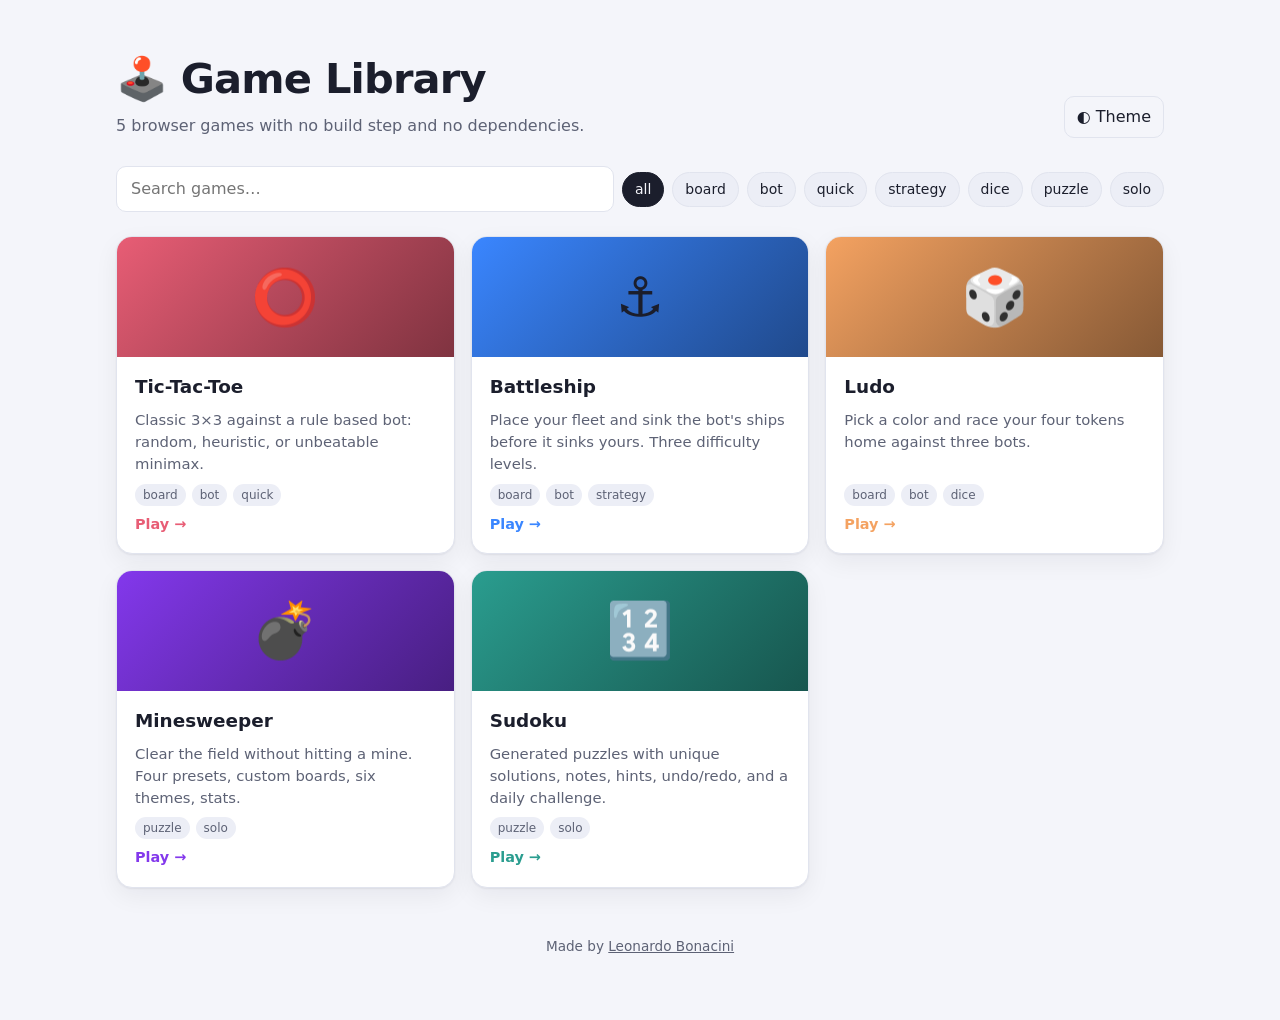
==== commit a090a205: "Add library page, game registry, template, and new-game script" ====
--- a/index.html
+++ b/index.html
@@ -1,487 +1,147 @@
 <!DOCTYPE html>
 <html lang="en">
 <head>
-<meta charset="UTF-8">
-<meta name="viewport" content="width=device-width, initial-scale=1.0">
-<title>Tic-Tac-Toe vs Bot</title>
-<style>
-  * {
-    box-sizing: border-box;
-  }
-
-  body {
-    margin: 0;
-    min-height: 100vh;
-    display: flex;
-    align-items: center;
-    justify-content: center;
-    background: linear-gradient(135deg, #1f2937, #111827);
-    font-family: 'Segoe UI', Tahoma, Geneva, Verdana, sans-serif;
-    color: #f3f4f6;
-  }
-
-  .card {
-    background: #1e293b;
-    border-radius: 16px;
-    padding: 28px 32px;
-    box-shadow: 0 20px 50px rgba(0, 0, 0, 0.5);
-    text-align: center;
-    width: 360px;
-  }
-
-  h1 {
-    font-size: 1.4rem;
-    margin: 0 0 18px;
-    color: #facc15;
-  }
-
-  .controls {
-    display: flex;
-    align-items: center;
-    justify-content: center;
-    gap: 8px;
-    margin-bottom: 16px;
-  }
-
-  .controls label {
-    font-size: 0.9rem;
-    color: #cbd5e1;
-  }
-
-  select {
-    background: #334155;
-    color: #f3f4f6;
-    border: none;
-    border-radius: 8px;
-    padding: 6px 10px;
-    font-size: 0.9rem;
-    cursor: pointer;
-  }
-
-  .game-info {
-    font-size: 0.85rem;
-    color: #94a3b8;
-    margin-bottom: 12px;
-  }
-
-  .status {
-    min-height: 28px;
-    margin-bottom: 16px;
-    font-size: 1.05rem;
-    font-weight: 600;
-    color: #e2e8f0;
-  }
-
-  .board {
-    display: grid;
-    grid-template-columns: repeat(3, 1fr);
-    grid-template-rows: repeat(3, 1fr);
-    gap: 8px;
-    width: 280px;
-    height: 280px;
-    margin: 0 auto 20px;
-  }
-
-  .cell {
-    background: #334155;
-    border: none;
-    padding: 0;
-    font-family: inherit;
-    border-radius: 10px;
-    display: flex;
-    align-items: center;
-    justify-content: center;
-    font-size: 2.4rem;
-    font-weight: 700;
-    cursor: pointer;
-    user-select: none;
-    transition: background 0.2s ease, transform 0.1s ease;
-  }
-
-  .cell:focus-visible {
-    outline: 3px solid #facc15;
-    outline-offset: 2px;
-  }
-
-  .cell:hover:not(.taken):not(.disabled) {
-    background: #475569;
-  }
-
-  .cell.pop {
-    animation: pop 0.18s ease;
-  }
-
-  @keyframes pop {
-    from { transform: scale(0.6); }
-    to { transform: scale(1); }
-  }
-
-  .cell.x {
-    color: #38bdf8;
-  }
-
-  .cell.o {
-    color: #f87171;
-  }
-
-  .cell.win {
-    background: #15803d;
-    color: #ffffff;
-  }
-
-  .cell.disabled {
-    cursor: not-allowed;
-  }
-
-  button.action {
-    background: #facc15;
-    color: #1e293b;
-    border: none;
-    border-radius: 8px;
-    padding: 10px 18px;
-    font-size: 0.95rem;
-    font-weight: 700;
-    cursor: pointer;
-    transition: filter 0.15s ease;
-  }
-
-  button.action:hover {
-    filter: brightness(1.1);
-  }
-
-  button.action:focus-visible {
-    outline: 3px solid #f3f4f6;
-    outline-offset: 2px;
-  }
-</style>
+  <meta charset="UTF-8">
+  <meta name="viewport" content="width=device-width, initial-scale=1.0">
+  <title>Game Library</title>
+  <meta name="description" content="A collection of dependency-free browser games by Leonardo Bonacini.">
+  <style>
+    :root {
+      --bg: #f4f5fa; --surface: #ffffff; --fg: #1b1e2c; --muted: #5d6275;
+      --border: #e1e4ee; --chip: #eceef6; --shadow: 0 1px 2px rgba(20,24,40,.06), 0 8px 24px rgba(20,24,40,.06);
+    }
+    @media (prefers-color-scheme: dark) {
+      :root:not([data-theme="light"]) {
+        --bg: #11131b; --surface: #1a1d29; --fg: #e9ebf3; --muted: #9aa0b4;
+        --border: #2a2e3e; --chip: #252939; --shadow: 0 1px 2px rgba(0,0,0,.3), 0 8px 24px rgba(0,0,0,.25);
+      }
+    }
+    :root[data-theme="dark"] {
+      --bg: #11131b; --surface: #1a1d29; --fg: #e9ebf3; --muted: #9aa0b4;
+      --border: #2a2e3e; --chip: #252939; --shadow: 0 1px 2px rgba(0,0,0,.3), 0 8px 24px rgba(0,0,0,.25);
+    }
+    * { box-sizing: border-box; }
+    body {
+      margin: 0; background: var(--bg); color: var(--fg);
+      font-family: system-ui, -apple-system, "Segoe UI", Roboto, sans-serif; line-height: 1.5;
+    }
+    .wrap { max-width: 1080px; margin: 0 auto; padding: 48px 16px 64px; }
+    header { display: flex; flex-wrap: wrap; align-items: end; justify-content: space-between; gap: 16px; margin-bottom: 28px; }
+    h1 { margin: 0; font-size: clamp(1.8rem, 4vw, 2.6rem); letter-spacing: -.02em; }
+    header p { margin: 4px 0 0; color: var(--muted); }
+    .controls { display: flex; flex-wrap: wrap; gap: 8px; align-items: center; margin-bottom: 24px; }
+    input[type="search"] {
+      flex: 1 1 220px; font: inherit; padding: 10px 14px; border-radius: 10px;
+      border: 1px solid var(--border); background: var(--surface); color: var(--fg);
+    }
+    .chip {
+      font: inherit; font-size: .875rem; padding: 6px 12px; border-radius: 999px; cursor: pointer;
+      border: 1px solid var(--border); background: var(--chip); color: var(--fg);
+    }
+    .chip[aria-pressed="true"] { background: var(--fg); color: var(--bg); border-color: var(--fg); }
+    .theme-btn { font: inherit; background: none; border: 1px solid var(--border); color: var(--fg); border-radius: 10px; padding: 8px 12px; cursor: pointer; }
+    .grid { display: grid; grid-template-columns: repeat(auto-fill, minmax(min(100%, 280px), 1fr)); gap: 16px; }
+    .card {
+      display: flex; flex-direction: column; text-decoration: none; color: inherit;
+      background: var(--surface); border: 1px solid var(--border); border-radius: 16px;
+      overflow: hidden; box-shadow: var(--shadow); transition: transform .15s ease, border-color .15s ease;
+    }
+    .card:hover, .card:focus-visible { transform: translateY(-3px); border-color: var(--accent); outline: none; }
+    .art {
+      height: 120px; display: grid; place-items: center; font-size: 3.4rem;
+      background: linear-gradient(135deg, var(--accent), color-mix(in srgb, var(--accent) 55%, #000));
+    }
+    .body { padding: 16px 18px 18px; display: flex; flex-direction: column; gap: 8px; flex: 1; }
+    .body h2 { margin: 0; font-size: 1.15rem; }
+    .body p { margin: 0; color: var(--muted); font-size: .925rem; flex: 1; }
+    .tags { display: flex; flex-wrap: wrap; gap: 6px; }
+    .tag { font-size: .75rem; padding: 2px 8px; border-radius: 999px; background: var(--chip); color: var(--muted); }
+    .play { font-weight: 600; color: var(--accent); font-size: .9rem; }
+    .empty { color: var(--muted); text-align: center; padding: 48px 0; }
+    footer { margin-top: 48px; color: var(--muted); font-size: .85rem; text-align: center; }
+    footer a { color: inherit; }
+    @media (prefers-reduced-motion: reduce) { .card { transition: none; } }
+  </style>
 </head>
 <body>
+  <div class="wrap">
+    <header>
+      <div>
+        <h1>🕹️ Game Library</h1>
+        <p id="count">Browser games with no build step and no dependencies.</p>
+      </div>
+      <button class="theme-btn" id="theme" type="button" aria-label="Toggle theme">◐ Theme</button>
+    </header>
 
-<div class="card">
-  <h1>Tic-Tac-Toe vs Bot</h1>
-
-  <div id="setupScreen">
     <div class="controls">
-      <label for="difficulty">Difficulty:</label>
-      <select id="difficulty">
-        <option value="easy">Easy</option>
-        <option value="medium" selected>Medium</option>
-        <option value="hard">Hard</option>
-      </select>
+      <input type="search" id="search" placeholder="Search games…" aria-label="Search games">
+      <div id="filters" class="controls" style="margin:0" role="group" aria-label="Filter by tag"></div>
     </div>
 
-    <div class="controls">
-      <label for="firstPlayer">First move:</label>
-      <select id="firstPlayer">
-        <option value="human">You (X)</option>
-        <option value="bot">Bot (O)</option>
-        <option value="random" selected>Random</option>
-      </select>
-    </div>
+    <main class="grid" id="grid"></main>
+    <p class="empty" id="empty" hidden>No games match your search.</p>
 
-    <button class="action" id="startBtn">Start Game</button>
+    <footer>
+      Made by <a href="https://github.com/leo-bonacini" target="_blank" rel="noopener noreferrer">Leonardo Bonacini</a>
+    </footer>
   </div>
 
-  <div id="gameScreen" hidden>
-    <div class="game-info" id="gameInfo"></div>
+  <script src="games.js"></script>
+  <script>
+    const games = window.GAMES || [];
+    const grid = document.getElementById("grid");
+    const search = document.getElementById("search");
+    const filters = document.getElementById("filters");
+    let activeTag = "all";
 
-    <div class="status" id="status" role="status" aria-live="polite"></div>
+    const escapeHtml = (s) => String(s).replace(/[&<>"']/g, (c) =>
+      ({ "&": "&amp;", "<": "&lt;", ">": "&gt;", '"': "&quot;", "'": "&#39;" })[c]);
 
-    <div class="board" id="board" role="group" aria-label="Game board"></div>
+    document.getElementById("count").textContent =
+      `${games.length} browser games with no build step and no dependencies.`;
 
-    <button class="action" id="newGameBtn" hidden>New Game</button>
-  </div>
-</div>
+    const tags = ["all", ...new Set(games.flatMap((g) => g.tags || []))];
+    filters.innerHTML = tags.map((t) =>
+      `<button class="chip" type="button" data-tag="${escapeHtml(t)}" aria-pressed="${t === activeTag}">${escapeHtml(t)}</button>`
+    ).join("");
+    filters.addEventListener("click", (e) => {
+      const btn = e.target.closest("[data-tag]");
+      if (!btn) return;
+      activeTag = btn.dataset.tag;
+      filters.querySelectorAll("[data-tag]").forEach((b) => b.setAttribute("aria-pressed", b === btn));
+      render();
+    });
+    search.addEventListener("input", render);
 
-<script>
-  // Game state
-  const HUMAN = 'X';
-  const BOT = 'O';
-
-  let board = Array(9).fill(null);
-  let gameOver = false;
-  let boardLocked = false; // disables clicks while the bot is "thinking" or the game has ended
-  let roundId = 0; // bumped on every restart so stale bot timers from a previous round are ignored
-
-  const boardEl = document.getElementById('board');
-  const statusEl = document.getElementById('status');
-  const difficultyEl = document.getElementById('difficulty');
-  const firstPlayerEl = document.getElementById('firstPlayer');
-  const setupScreenEl = document.getElementById('setupScreen');
-  const gameScreenEl = document.getElementById('gameScreen');
-  const gameInfoEl = document.getElementById('gameInfo');
-  const startBtn = document.getElementById('startBtn');
-  const newGameBtn = document.getElementById('newGameBtn');
-
-  let difficulty = 'medium'; // locked in from the setup screen when a round starts
-
-  // All possible winning combinations
-  const WIN_LINES = [
-    [0, 1, 2], [3, 4, 5], [6, 7, 8], // rows
-    [0, 3, 6], [1, 4, 7], [2, 5, 8], // columns
-    [0, 4, 8], [2, 4, 6]             // diagonals
-  ];
-
-  // Build the board on screen
-  function buildBoard() {
-    boardEl.innerHTML = '';
-    for (let i = 0; i < 9; i++) {
-      const cell = document.createElement('button');
-      cell.type = 'button';
-      cell.classList.add('cell');
-      cell.dataset.index = i;
-      cell.addEventListener('click', onCellClick);
-      boardEl.appendChild(cell);
+    function render() {
+      const q = search.value.trim().toLowerCase();
+      const shown = games.filter((g) =>
+        (activeTag === "all" || (g.tags || []).includes(activeTag)) &&
+        (!q || `${g.title} ${g.description} ${(g.tags || []).join(" ")}`.toLowerCase().includes(q)));
+      grid.innerHTML = shown.map((g) => `
+        <a class="card" href="games/${encodeURIComponent(g.slug)}/index.html" style="--accent:${escapeHtml(g.color || "#888")}">
+          <div class="art" aria-hidden="true">${escapeHtml(g.icon || "🎮")}</div>
+          <div class="body">
+            <h2>${escapeHtml(g.title)}</h2>
+            <p>${escapeHtml(g.description || "")}</p>
+            <div class="tags">${(g.tags || []).map((t) => `<span class="tag">${escapeHtml(t)}</span>`).join("")}</div>
+            <span class="play">Play →</span>
+          </div>
+        </a>`).join("");
+      document.getElementById("empty").hidden = shown.length > 0;
     }
-  }
-
-  function render() {
-    const cells = boardEl.querySelectorAll('.cell');
-    cells.forEach((cell, i) => {
-      cell.textContent = board[i] || '';
-      cell.classList.remove('x', 'o', 'win');
-      if (board[i] === HUMAN) cell.classList.add('x');
-      if (board[i] === BOT) cell.classList.add('o');
-      cell.classList.toggle('taken', !!board[i]);
-      cell.classList.toggle('disabled', boardLocked || gameOver);
-      const row = Math.floor(i / 3) + 1;
-      const col = (i % 3) + 1;
-      cell.setAttribute('aria-label', `Row ${row}, column ${col}: ${board[i] || 'empty'}`);
-      cell.setAttribute('aria-disabled', String(boardLocked || gameOver || !!board[i]));
-    });
-  }
-
-  // Win / draw logic
-  function checkWinner(b) {
-    for (const line of WIN_LINES) {
-      const [a, c, d] = line;
-      if (b[a] && b[a] === b[c] && b[a] === b[d]) {
-        return { winner: b[a], line };
-      }
-    }
-    if (b.every(cell => cell)) {
-      return { winner: 'draw', line: null };
-    }
-    return null;
-  }
-
-  function highlightWin(line) {
-    if (!line) return;
-    const cells = boardEl.querySelectorAll('.cell');
-    line.forEach(i => cells[i].classList.add('win'));
-  }
-
-  function setStatus(text) {
-    statusEl.textContent = text;
-  }
-
-  // Human move
-  function onCellClick(e) {
-    const index = Number(e.currentTarget.dataset.index);
-    if (gameOver || boardLocked || board[index]) return;
-
-    playMove(index, HUMAN);
-
-    const result = checkWinner(board);
-    if (result) {
-      endGame(result);
-      return;
-    }
-
-    setStatus('Bot thinking...');
-    boardLocked = true; // blocks clicks while the bot "thinks"
-    render();
-    const thisRound = roundId;
-    setTimeout(() => {
-      if (roundId !== thisRound) return; // round was restarted, ignore this stale move
-      boardLocked = false;
-      botTurn();
-    }, 300);
-  }
-
-  function playMove(index, player) {
-    board[index] = player;
-    render();
-    const cells = boardEl.querySelectorAll('.cell');
-    cells[index].classList.add('pop');
-    setTimeout(() => cells[index].classList.remove('pop'), 180);
-  }
-
-  // Bot turn
-  function botTurn() {
-    if (gameOver) return;
-
-    let move;
-
-    if (difficulty === 'easy') {
-      move = getRandomMove(board);
-    } else if (difficulty === 'medium') {
-      move = getMediumMove(board);
-    } else {
-      move = getBestMove(board);
-    }
-
-    if (move === undefined || move === null) return;
-
-    playMove(move, BOT);
-
-    const result = checkWinner(board);
-    if (result) {
-      endGame(result);
-      return;
-    }
-
-    boardLocked = false;
-    render();
-    setStatus("Player's turn (X)");
-  }
-
-  // Easy bot: random valid move
-  function getRandomMove(b) {
-    const available = b
-      .map((v, i) => (v === null ? i : null))
-      .filter(v => v !== null);
-    return available[Math.floor(Math.random() * available.length)];
-  }
-
-  // Medium bot: wins if possible, blocks if necessary, otherwise random
-  function getMediumMove(b) {
-    // 1. Try to win
-    const winMove = findWinningMove(b, BOT);
-    if (winMove !== null) return winMove;
-
-    // 2. Block the player
-    const blockMove = findWinningMove(b, HUMAN);
-    if (blockMove !== null) return blockMove;
-
-    // 3. Play randomly
-    return getRandomMove(b);
-  }
-
-  function findWinningMove(b, player) {
-    for (let i = 0; i < 9; i++) {
-      if (b[i] === null) {
-        const copy = b.slice();
-        copy[i] = player;
-        const result = checkWinner(copy);
-        if (result && result.winner === player) return i;
-      }
-    }
-    return null;
-  }
-
-  // Hard bot: perfect Minimax
-  function getBestMove(b) {
-    let bestScore = -Infinity;
-    let bestMove = null;
-
-    for (let i = 0; i < 9; i++) {
-      if (b[i] === null) {
-        b[i] = BOT;
-        const score = minimax(b, 0, false);
-        b[i] = null;
-        if (score > bestScore) {
-          bestScore = score;
-          bestMove = i;
-        }
-      }
-    }
-    return bestMove;
-  }
-
-  function minimax(b, depth, isMaximizing) {
-    const result = checkWinner(b);
-    if (result) {
-      if (result.winner === BOT) return 10 - depth;
-      if (result.winner === HUMAN) return depth - 10;
-      return 0; // draw
-    }
-
-    if (isMaximizing) {
-      let best = -Infinity;
-      for (let i = 0; i < 9; i++) {
-        if (b[i] === null) {
-          b[i] = BOT;
-          best = Math.max(best, minimax(b, depth + 1, false));
-          b[i] = null;
-        }
-      }
-      return best;
-    } else {
-      let best = Infinity;
-      for (let i = 0; i < 9; i++) {
-        if (b[i] === null) {
-          b[i] = HUMAN;
-          best = Math.min(best, minimax(b, depth + 1, true));
-          b[i] = null;
-        }
-      }
-      return best;
-    }
-  }
-
-  // End of game
-  function endGame(result) {
-    gameOver = true;
-    newGameBtn.hidden = false;
     render();
 
-    if (result.winner === 'draw') {
-      setStatus("It's a draw!");
-    } else if (result.winner === HUMAN) {
-      setStatus('You won! 🎉');
-      highlightWin(result.line);
-    } else {
-      setStatus('The bot won!');
-      highlightWin(result.line);
-    }
-  }
-
-  // Start a round from the setup screen
-  function startRound() {
-    roundId++; // invalidates any bot move still pending from the previous round
-    board = Array(9).fill(null);
-    gameOver = false;
-    boardLocked = false;
-
-    difficulty = difficultyEl.value;
-    gameInfoEl.textContent = `Difficulty: ${difficultyEl.options[difficultyEl.selectedIndex].text}`;
-
-    setupScreenEl.hidden = true;
-    gameScreenEl.hidden = false;
-    newGameBtn.hidden = true;
-    render();
-
-    const first = firstPlayerEl.value;
-    const botStarts = first === 'bot' || (first === 'random' && Math.random() < 0.5);
-    if (botStarts) {
-      boardLocked = true;
-      setStatus('Bot thinking...');
-      render();
-      const thisRound = roundId;
-      setTimeout(() => {
-        if (roundId !== thisRound) return; // a new round started, ignore this stale move
-        botTurn();
-      }, 300);
-    } else {
-      setStatus("Player's turn (X)");
-    }
-  }
-
-  // Back to the setup screen
-  function showSetup() {
-    roundId++; // invalidates any bot timer that may still be pending
-    gameScreenEl.hidden = true;
-    setupScreenEl.hidden = false;
-    startBtn.focus();
-  }
-
-  startBtn.addEventListener('click', startRound);
-  newGameBtn.addEventListener('click', showSetup);
-
-  // Initialization
-  buildBoard();
-</script>
-
+    const themeBtn = document.getElementById("theme");
+    try { const saved = localStorage.getItem("library-theme"); if (saved) document.documentElement.dataset.theme = saved; } catch {}
+    themeBtn.addEventListener("click", () => {
+      const dark = document.documentElement.dataset.theme
+        ? document.documentElement.dataset.theme === "dark"
+        : matchMedia("(prefers-color-scheme: dark)").matches;
+      const next = dark ? "light" : "dark";
+      document.documentElement.dataset.theme = next;
+      try { localStorage.setItem("library-theme", next); } catch {}
+    });
+  </script>
 </body>
 </html>
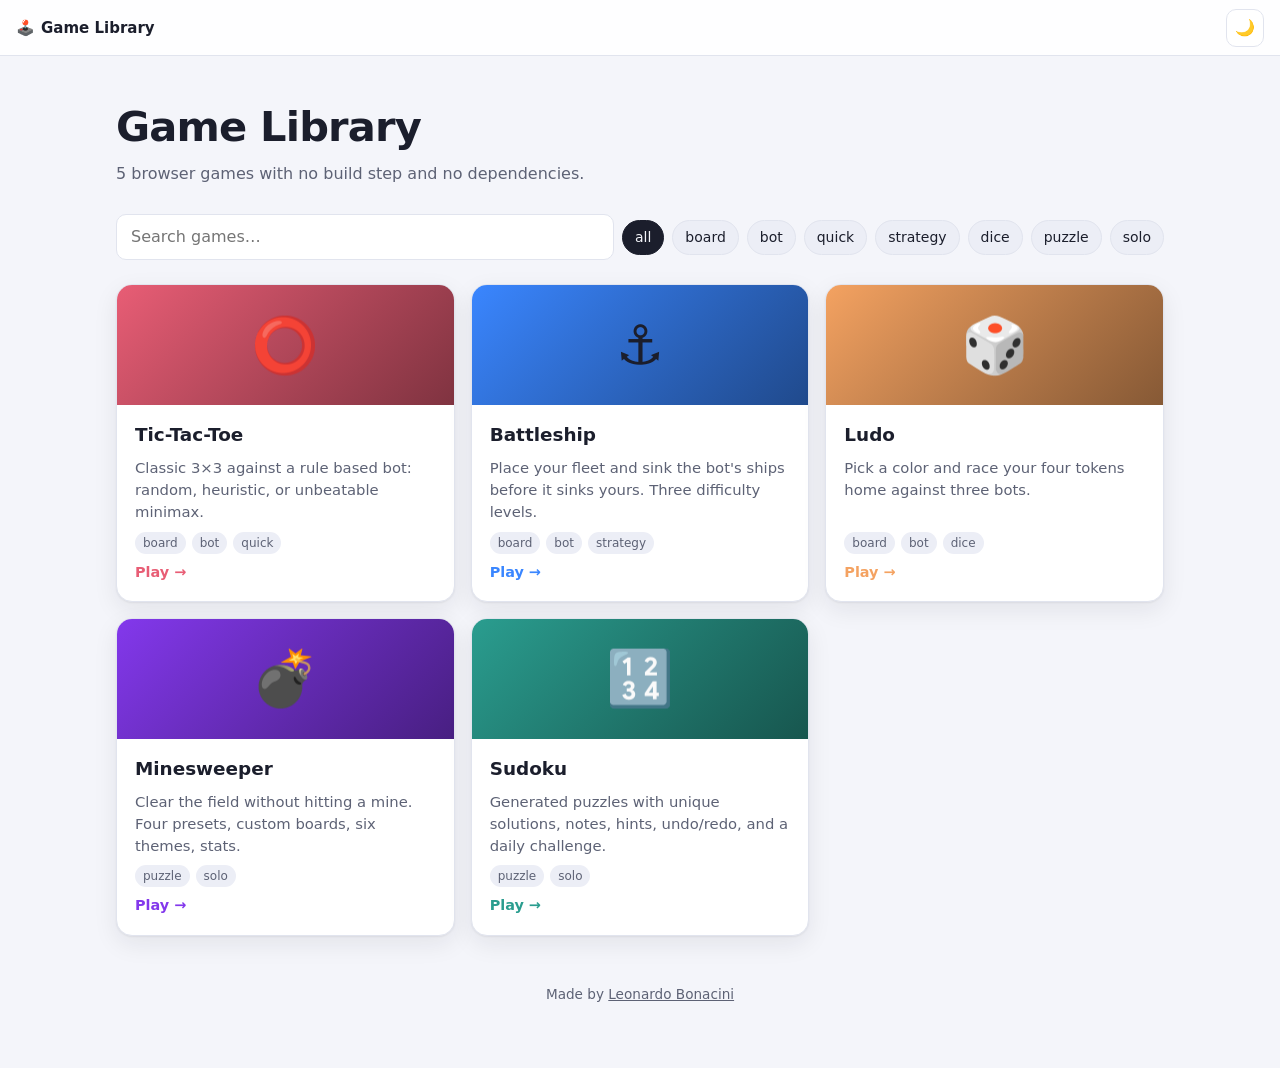
==== commit 81e288e3: "Add shared layout and theme for all games Every page now loads shared/theme.css and shared/layout.js" ====
--- a/index.html
+++ b/index.html
@@ -5,27 +5,15 @@
   <meta name="viewport" content="width=device-width, initial-scale=1.0">
   <title>Game Library</title>
   <meta name="description" content="A collection of dependency-free browser games by Leonardo Bonacini.">
+  <link rel="stylesheet" href="shared/theme.css">
+  <script src="games.js"></script>
+  <script src="shared/layout.js" data-library="index.html"></script>
   <style>
-    :root {
-      --bg: #f4f5fa; --surface: #ffffff; --fg: #1b1e2c; --muted: #5d6275;
-      --border: #e1e4ee; --chip: #eceef6; --shadow: 0 1px 2px rgba(20,24,40,.06), 0 8px 24px rgba(20,24,40,.06);
-    }
-    @media (prefers-color-scheme: dark) {
-      :root:not([data-theme="light"]) {
-        --bg: #11131b; --surface: #1a1d29; --fg: #e9ebf3; --muted: #9aa0b4;
-        --border: #2a2e3e; --chip: #252939; --shadow: 0 1px 2px rgba(0,0,0,.3), 0 8px 24px rgba(0,0,0,.25);
-      }
-    }
-    :root[data-theme="dark"] {
-      --bg: #11131b; --surface: #1a1d29; --fg: #e9ebf3; --muted: #9aa0b4;
-      --border: #2a2e3e; --chip: #252939; --shadow: 0 1px 2px rgba(0,0,0,.3), 0 8px 24px rgba(0,0,0,.25);
-    }
     * { box-sizing: border-box; }
-    body {
-      margin: 0; background: var(--bg); color: var(--fg);
-      font-family: system-ui, -apple-system, "Segoe UI", Roboto, sans-serif; line-height: 1.5;
-    }
-    .wrap { max-width: 1080px; margin: 0 auto; padding: 48px 16px 64px; }
+    :root { --bg: var(--gl-bg); --surface: var(--gl-surface); --fg: var(--gl-fg); --muted: var(--gl-muted);
+      --border: var(--gl-border); --chip: var(--gl-surface-2); --shadow: var(--gl-shadow); }
+    body { line-height: 1.5; }
+    .wrap { max-width: 1080px; margin: 0 auto; padding: 40px 16px 64px; }
     header { display: flex; flex-wrap: wrap; align-items: end; justify-content: space-between; gap: 16px; margin-bottom: 28px; }
     h1 { margin: 0; font-size: clamp(1.8rem, 4vw, 2.6rem); letter-spacing: -.02em; }
     header p { margin: 4px 0 0; color: var(--muted); }
@@ -39,7 +27,6 @@
       border: 1px solid var(--border); background: var(--chip); color: var(--fg);
     }
     .chip[aria-pressed="true"] { background: var(--fg); color: var(--bg); border-color: var(--fg); }
-    .theme-btn { font: inherit; background: none; border: 1px solid var(--border); color: var(--fg); border-radius: 10px; padding: 8px 12px; cursor: pointer; }
     .grid { display: grid; grid-template-columns: repeat(auto-fill, minmax(min(100%, 280px), 1fr)); gap: 16px; }
     .card {
       display: flex; flex-direction: column; text-decoration: none; color: inherit;
@@ -67,10 +54,9 @@
   <div class="wrap">
     <header>
       <div>
-        <h1>🕹️ Game Library</h1>
+        <h1>Game Library</h1>
         <p id="count">Browser games with no build step and no dependencies.</p>
       </div>
-      <button class="theme-btn" id="theme" type="button" aria-label="Toggle theme">◐ Theme</button>
     </header>
 
     <div class="controls">
@@ -86,7 +72,6 @@
     </footer>
   </div>
 
-  <script src="games.js"></script>
   <script>
     const games = window.GAMES || [];
     const grid = document.getElementById("grid");
@@ -132,16 +117,6 @@
     }
     render();
 
-    const themeBtn = document.getElementById("theme");
-    try { const saved = localStorage.getItem("library-theme"); if (saved) document.documentElement.dataset.theme = saved; } catch {}
-    themeBtn.addEventListener("click", () => {
-      const dark = document.documentElement.dataset.theme
-        ? document.documentElement.dataset.theme === "dark"
-        : matchMedia("(prefers-color-scheme: dark)").matches;
-      const next = dark ? "light" : "dark";
-      document.documentElement.dataset.theme = next;
-      try { localStorage.setItem("library-theme", next); } catch {}
-    });
   </script>
 </body>
 </html>
--- a/shared/theme.css
+++ b/shared/theme.css
@@ -0,0 +1,119 @@
+/* Shared look for the library and every game: design tokens, base styles, and the top bar.
+   Games build their own variables on top of the --gl-* tokens instead of hardcoding colors. */
+
+:root {
+  --gl-bg: #f4f5fa;
+  --gl-surface: #ffffff;
+  --gl-surface-2: #eceef6;
+  --gl-surface-3: #dfe3ee;
+  --gl-fg: #1b1e2c;
+  --gl-muted: #5d6275;
+  --gl-border: #e1e4ee;
+  --gl-accent: #5b4fe0;
+  --gl-accent-hover: #4a3fd0;
+  --gl-accent-fg: #ffffff;
+  --gl-accent-soft: rgba(91, 79, 224, 0.14);
+  --gl-success: #1f9d63;
+  --gl-danger: #d43c4c;
+  --gl-warning: #c98a0d;
+  --gl-overlay: rgba(16, 18, 28, 0.5);
+  --gl-shadow: 0 1px 2px rgba(20, 24, 40, 0.06), 0 8px 24px rgba(20, 24, 40, 0.08);
+  --gl-shadow-sm: 0 1px 2px rgba(20, 24, 40, 0.06), 0 2px 8px rgba(20, 24, 40, 0.06);
+  --gl-radius: 16px;
+  --gl-radius-sm: 10px;
+  --gl-font: system-ui, -apple-system, "Segoe UI", Roboto, Helvetica, Arial, sans-serif;
+  --gl-bar-height: 56px;
+  color-scheme: light;
+}
+
+:root[data-theme="dark"] {
+  --gl-bg: #11131b;
+  --gl-surface: #1a1d29;
+  --gl-surface-2: #242838;
+  --gl-surface-3: #2f3447;
+  --gl-fg: #e9ebf3;
+  --gl-muted: #9aa0b4;
+  --gl-border: #2a2e3e;
+  --gl-accent: #8b80ff;
+  --gl-accent-hover: #9d94ff;
+  --gl-accent-fg: #11131b;
+  --gl-accent-soft: rgba(139, 128, 255, 0.18);
+  --gl-success: #4fd18f;
+  --gl-danger: #ff5e6c;
+  --gl-warning: #f4c11f;
+  --gl-overlay: rgba(4, 5, 10, 0.6);
+  --gl-shadow: 0 1px 2px rgba(0, 0, 0, 0.3), 0 8px 24px rgba(0, 0, 0, 0.3);
+  --gl-shadow-sm: 0 1px 2px rgba(0, 0, 0, 0.3), 0 2px 8px rgba(0, 0, 0, 0.25);
+  color-scheme: dark;
+}
+
+body {
+  margin: 0;
+  background: var(--gl-bg);
+  color: var(--gl-fg);
+  font-family: var(--gl-font);
+}
+
+/* Top bar injected by layout.js: back link · game title · actions + theme toggle */
+.gl-bar {
+  position: sticky;
+  top: 0;
+  z-index: 40;
+  align-self: stretch;
+  display: grid;
+  grid-template-columns: 1fr auto 1fr;
+  align-items: center;
+  gap: 12px;
+  height: var(--gl-bar-height);
+  padding: 0 16px;
+  background: color-mix(in srgb, var(--gl-surface) 88%, transparent);
+  backdrop-filter: blur(12px);
+  -webkit-backdrop-filter: blur(12px);
+  border-bottom: 1px solid var(--gl-border);
+  font-family: var(--gl-font);
+  font-size: 15px;
+  line-height: 1.2;
+  color: var(--gl-fg);
+  box-sizing: border-box;
+}
+.gl-bar * { box-sizing: border-box; }
+
+.gl-bar-start { justify-self: start; display: flex; align-items: center; min-width: 0; }
+.gl-bar .gl-bar-title {
+  justify-self: center;
+  display: flex; align-items: center; gap: 8px;
+  margin: 0; padding: 0; font-size: 1.05rem; font-weight: 700; letter-spacing: -0.01em;
+  text-shadow: none; color: inherit; white-space: nowrap;
+}
+.gl-bar-end { justify-self: end; display: flex; align-items: center; gap: 8px; }
+
+.gl-back, .gl-brand {
+  display: inline-flex; align-items: center; gap: 6px;
+  color: var(--gl-fg); text-decoration: none; font-weight: 600;
+  padding: 8px 10px; margin-left: -10px; border-radius: var(--gl-radius-sm);
+  white-space: nowrap;
+}
+.gl-back { color: var(--gl-muted); }
+.gl-back:hover { color: var(--gl-fg); background: var(--gl-surface-2); }
+
+.gl-bar .gl-bar-end > button {
+  width: 38px; height: 38px;
+  display: inline-flex; align-items: center; justify-content: center;
+  padding: 0; margin: 0;
+  border: 1px solid var(--gl-border); border-radius: var(--gl-radius-sm);
+  background: var(--gl-surface); color: var(--gl-fg);
+  font: inherit; font-size: 1rem; line-height: 1;
+  box-shadow: none; transform: none;
+  cursor: pointer;
+}
+.gl-bar .gl-bar-end > button:hover:not(:disabled) { background: var(--gl-surface-2); transform: none; box-shadow: none; }
+.gl-bar .gl-back:focus-visible, .gl-bar .gl-brand:focus-visible, .gl-bar .gl-bar-end > button:focus-visible {
+  outline: 2px solid var(--gl-accent); outline-offset: 2px;
+}
+
+@media (max-width: 520px) {
+  .gl-bar { padding: 0 12px; gap: 8px; grid-template-columns: auto minmax(0, 1fr) auto; }
+  .gl-bar .gl-bar-title { min-width: 0; overflow: hidden; text-overflow: ellipsis; }
+  .gl-back-label { display: none; }
+  .gl-bar .gl-bar-title { font-size: 1rem; }
+}
